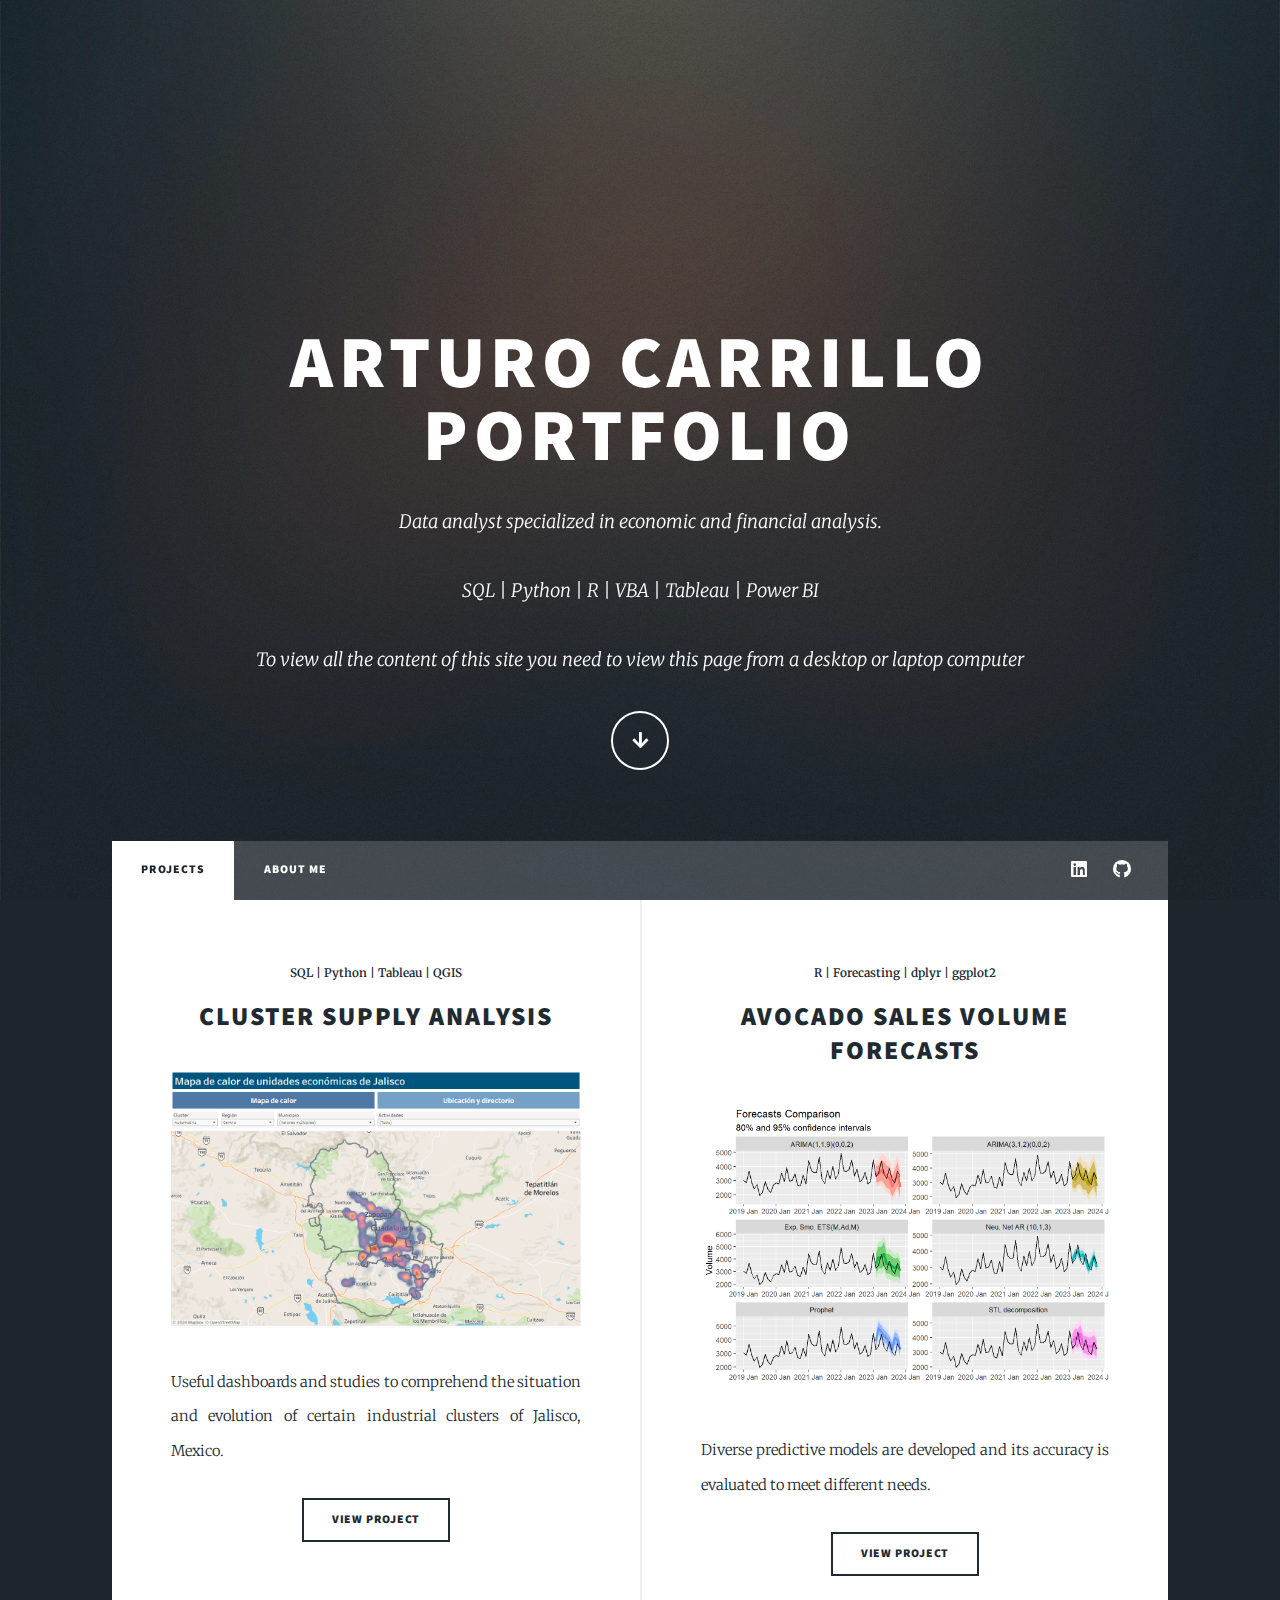
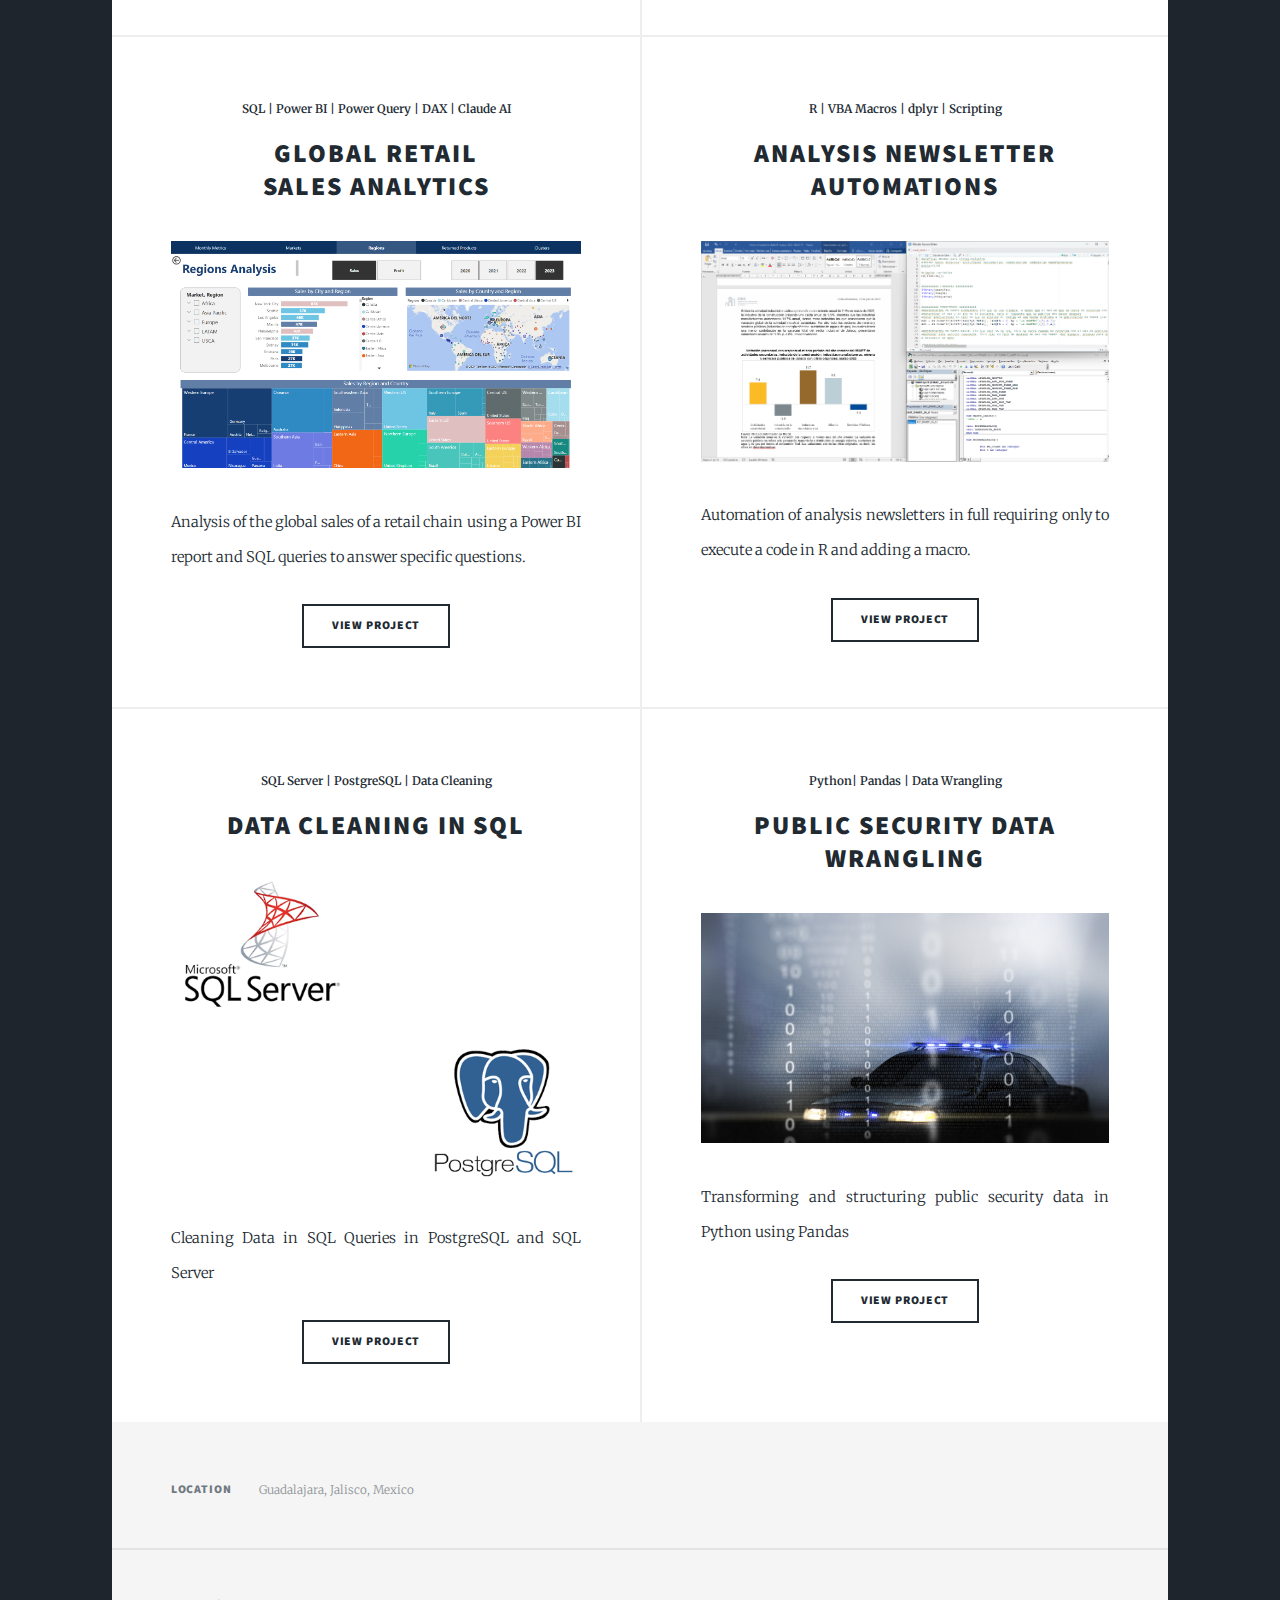
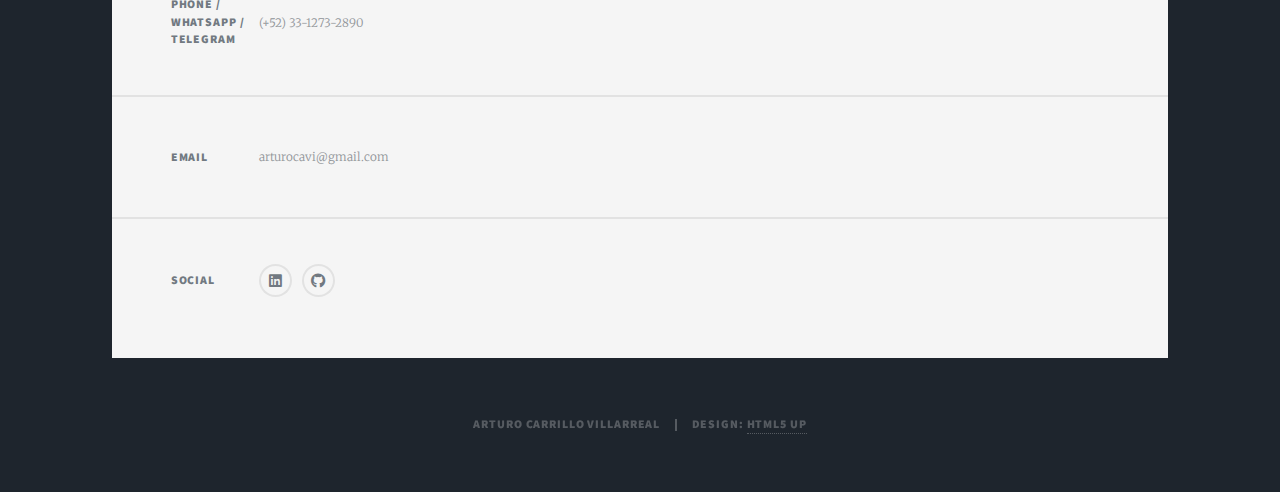
==== index.html @ b7def8e0 "first commit" ====
<!DOCTYPE HTML>
<!--
	Portafolio V1
	01/08/2024
-->
<html>
	<head>
		<title>Arturo Carrillo's Portfolio</title>
		<meta charset="utf-8" />
		<meta name="viewport" content="width=device-width, initial-scale=1, user-scalable=no" />
		<link rel="stylesheet" href="assets/css/main.css" />
		<noscript><link rel="stylesheet" href="assets/css/noscript.css" /></noscript>
	</head>
	<body class="is-preload">

		<!-- Wrapper -->
			<div id="wrapper" class="fade-in">

				<!-- Intro -->
					<div id="intro">
						<h1>Arturo Carrillo<br />
						Portfolio</h1>
						<p>Data analyst specialized in economic and financial analysis.</p>
						<p>SQL | Python | R | VBA | Tableau | Power BI</p>
						<p>To view all the content of this site you need to view this page from a desktop or laptop computer</p>
						<ul class="actions">
							<li><a href="#header" class="button icon solid solo fa-arrow-down scrolly">Continue</a></li>
						</ul>
					</div>

				<!-- Header -->
					<header id="header">
						<a href="index.html" class="logo">Portfolio</a>
					</header>

				<!-- Nav -->
					<nav id="nav">
						<ul class="links">
							<li class="active"><a href="index.html">Projects</a></li>
							<li><a href="about.html">About me</a></li>
						</ul>
						<ul class="icons">
							<li><a href="https://www.linkedin.com/in/arturocv/" class="icon brands fa-linkedin"><span class="label">LinkedIn</span></a></li>
							<li><a href="https://github.com/arturocavi" class="icon brands fa-github"><span class="label">GitHub</span></a></li>
						</ul>
					</nav>

				<!-- Main -->
					<div id="main">

						<!-- Posts -->
							<section class="posts">
								<article>
									<header>
										<span class="date"><b>SQL | Python | Tableau | QGIS</b></span>
										<h2><a href="cluster_supply.html">Cluster Supply Analysis</a></h2>
									</header>
									<a href="cluster_supply.html" class="image fit"><img src="images/cluster_map.png" alt="Cluster map" /></a>
									<p>Useful dashboards and studies to comprehend the situation and evolution of certain industrial clusters of Jalisco, Mexico.</p>
									<ul class="actions special">
										<li><a href="cluster_supply.html" class="button">View Project</a></li>
									</ul>
								</article>
								<article>
									<header>
										<span class="date"><b>R | Forecasting | dplyr | ggplot2</b></span>
										<h2><a href="https://arturocavi.github.io/avocado_forecasts/" target="_blank">Avocado Sales Volume<br />
											Forecasts</a></h2>
									</header>
									<a href="https://arturocavi.github.io/avocado_forecasts/" class="image fit" target="_blank"><img src="images/forecasts.png" alt="Forecasting plots" /></a>
									<p>Diverse predictive models are developed and its accuracy is evaluated to meet different needs.</p>
									<ul class="actions special">
										<li><a href="https://arturocavi.github.io/avocado_forecasts/" class="button" target="_blank">View Project</a></li>
									</ul>
								</article>
								<article>
									<header>
										<span class="date"><b>SQL | Power BI | Power Query | DAX | Claude AI</b></span>
										<h2><a href="retail_sales.html">Global Retail<br />
											Sales Analytics</a></h2>
									</header>
									<a href="retail_sales.html" class="image fit"><img src="images/power_bi_reg.png" alt="Power BI report" /></a>
									<p>Analysis of the global sales of a retail chain using a Power BI report and SQL queries to answer specific questions.
									</p>
									<ul class="actions special">
										<li><a href="retail_sales.html" class="button">View Project</a></li>
									</ul>
								</article>
								<article>
									<header>
										<span class="date"><b>R | VBA Macros | dplyr | Scripting</b></span>
										<h2><a href="newsletter_automation.html">Analysis Newsletter Automations</a></h2>
									</header>
									<a href="newsletter_automation.html" class="image fit"><img src="images/autom_anl.png" alt="Automated newsletter" /></a>
									<p>Automation of analysis newsletters in full requiring only to execute a code in R and adding a macro.</p>
									<ul class="actions special">
										<li><a href="newsletter_automation.html" class="button">View Project</a></li>
									</ul>
								</article>
								<article>
									<header>
										<span class="date"><b>SQL Server | PostgreSQL | Data Cleaning</b></span>
										<h2><a href="https://github.com/arturocavi/cleaning_in_sql" target="_blank">Data Cleaning in SQL</a></h2>
									</header>
									<a href="https://github.com/arturocavi/cleaning_in_sql" class="image fit" target="_blank"><img src="images/sql_server_postgresql_logos.png" alt="SQL Server and PostgreSQL Logos" /></a>
									<p>Cleaning Data in SQL Queries in PostgreSQL and SQL Server</p>
									<ul class="actions special">
										<li><a href="https://github.com/arturocavi/cleaning_in_sql" class="button" target="_blank">View Project</a></li>
									</ul>
								</article>
								<article>
									<header>
										<span class="date"><b>Python| Pandas | Data Wrangling</b></span>
										<h2><a href="https://github.com/arturocavi/ensu_wrangling" target="_blank">Public Security Data Wrangling </a></h2>
									</header>
									<a href="https://github.com/arturocavi/ensu_wrangling" class="image fit" target="_blank"><img src="images/patrol_car_01.jpg" alt="SQL Server and PostgreSQL Logos" /></a>
									<p>Transforming and structuring public security data in Python using Pandas</p>
									<ul class="actions special">
										<li><a href="https://github.com/arturocavi/ensu_wrangling" class="button" target="_blank">View Project</a></li>
									</ul>
								</article>
							</section>

					</div>

				<!-- Footer -->
					<footer id="footer">
						<section class="split contact">
							<section class="alt">
								<h3>Location</h3>
								<p>Guadalajara, Jalisco, Mexico</p>
							</section>
							<section>
								<h3>Phone / WhatsApp / Telegram</h3>
								<p>(+52) 33-1273-2890</p>
							</section>
							<section>
								<h3>Email</h3>
								<p>arturocavi@gmail.com</p>
							</section>
							<section>
								<h3>Social</h3>
								<ul class="icons alt">
									<li><a href="https://www.linkedin.com/in/arturocv/" class="icon brands alt fa-linkedin"><span class="label">LinkedIn</span></a></li>
									<li><a href="https://github.com/arturocavi" class="icon brands alt fa-github"><span class="label">GitHub</span></a></li>
								</ul>
							</section>
						</section>
					</footer>

				<!-- Copyright -->
					<div id="copyright">
						<ul><li>Arturo Carrillo Villarreal</li><li>Design: <a href="https://html5up.net">HTML5 UP</a></li></ul>
					</div>

			</div>

		<!-- Scripts -->
			<script src="assets/js/jquery.min.js"></script>
			<script src="assets/js/jquery.scrollex.min.js"></script>
			<script src="assets/js/jquery.scrolly.min.js"></script>
			<script src="assets/js/browser.min.js"></script>
			<script src="assets/js/breakpoints.min.js"></script>
			<script src="assets/js/util.js"></script>
			<script src="assets/js/main.js"></script>

	</body>
</html>
---- assets/css/main.css ----
@import url(fontawesome-all.min.css);
@import url("https://fonts.googleapis.com/css?family=Merriweather:300,700,300italic,700italic|Source+Sans+Pro:900");

/*
	Massively by HTML5 UP
	html5up.net | @ajlkn
	Free for personal and commercial use under the CCA 3.0 license (html5up.net/license)
*/

html, body, div, span, applet, object,
iframe, h1, h2, h3, h4, h5, h6, p, blockquote,
pre, a, abbr, acronym, address, big, cite,
code, del, dfn, em, img, ins, kbd, q, s, samp,
small, strike, strong, sub, sup, tt, var, b,
u, i, center, dl, dt, dd, ol, ul, li, fieldset,
form, label, legend, table, caption, tbody,
tfoot, thead, tr, th, td, article, aside,
canvas, details, embed, figure, figcaption,
footer, header, hgroup, menu, nav, output, ruby,
section, summary, time, mark, audio, video {
	margin: 0;
	padding: 0;
	border: 0;
	font-size: 100%;
	font: inherit;
	vertical-align: baseline;}

article, aside, details, figcaption, figure,
footer, header, hgroup, menu, nav, section {
	display: block;}

body {
	line-height: 1;
}

ol, ul {
	list-style: none;
}

blockquote, q {
	quotes: none;
}

	blockquote:before, blockquote:after, q:before, q:after {
		content: '';
		content: none;
	}

table {
	border-collapse: collapse;
	border-spacing: 0;
}

body {
	-webkit-text-size-adjust: none;
}

mark {
	background-color: transparent;
	color: inherit;
}

input::-moz-focus-inner {
	border: 0;
	padding: 0;
}

input, select, textarea {
	-moz-appearance: none;
	-webkit-appearance: none;
	-ms-appearance: none;
	appearance: none;
}

/* Basic */

	@-ms-viewport {
		width: device-width;
	}

	body {
		-ms-overflow-style: scrollbar;
	}

	@media screen and (max-width: 480px) {

		html, body {
			min-width: 320px;
		}

	}

	html {
		box-sizing: border-box;
	}

	*, *:before, *:after {
		box-sizing: inherit;
	}

	body {
		background-color: #1e252d;
	}

		body.is-preload *, body.is-preload *:before, body.is-preload *:after {
			-moz-animation: none !important;
			-webkit-animation: none !important;
			-ms-animation: none !important;
			animation: none !important;
			-moz-transition: none !important;
			-webkit-transition: none !important;
			-ms-transition: none !important;
			transition: none !important;
		}

/* Type */

	html {
		font-size: 16pt;
	}

		@media screen and (max-width: 1680px) {

			html {
				font-size: 12pt;
			}

		}

		@media screen and (max-width: 1280px) {

			html {
				font-size: 11pt;
			}

		}

		@media screen and (max-width: 360px) {

			html {
				font-size: 10pt;
			}

		}

	body {
		color: #212931;
	}

	body, input, select, textarea {
		font-family: "Merriweather", Georgia, serif;
		font-weight: 300;
		font-size: 1rem;
		line-height: 2.375;
	}

	a {
		-moz-transition: color 0.2s ease-in-out, background-color 0.2s ease-in-out, border-color 0.2s ease-in-out, box-shadow 0.2s ease-in-out;
		-webkit-transition: color 0.2s ease-in-out, background-color 0.2s ease-in-out, border-color 0.2s ease-in-out, box-shadow 0.2s ease-in-out;
		-ms-transition: color 0.2s ease-in-out, background-color 0.2s ease-in-out, border-color 0.2s ease-in-out, box-shadow 0.2s ease-in-out;
		transition: color 0.2s ease-in-out, background-color 0.2s ease-in-out, border-color 0.2s ease-in-out, box-shadow 0.2s ease-in-out;
		border-bottom: dotted 1px;
		text-decoration: none;
	}

		a:hover {
			border-bottom-color: transparent;
		}

	strong, b {
		font-weight: 600;
	}

	em, i {
		font-style: italic;
	}

	p {
		text-align: justify;
		margin: 0 0 2rem 0;
	}

	h1, h2, h3, h4, h5, h6 {
		font-family: "Source Sans Pro", Helvetica, sans-serif;
		font-weight: 900;
		line-height: 1.5;
		letter-spacing: 0.075em;
		text-transform: uppercase;
		margin: 0 0 1rem 0;
	}

		h1 a, h2 a, h3 a, h4 a, h5 a, h6 a {
			border-bottom: 0;
			color: inherit;
			text-decoration: none;
		}

	h1 {
		font-size: 4rem;
		line-height: 1.1;
		margin: 0 0 2rem 0;
	}

	h2 {
		font-size: 1.75rem;
		line-height: 1.3;
		margin: 0 0 1.5rem 0;
	}

	h3 {
		font-size: 1.25rem;
		margin: 0 0 1.5rem 0;
	}

	h4 {
		font-size: 1rem;
	}

	h5 {
		font-size: 0.9rem;
	}

	h6 {
		font-size: 0.8rem;
	}

	sub {
		font-size: 0.8rem;
		position: relative;
		top: 0.5rem;
	}

	sup {
		font-size: 0.8rem;
		position: relative;
		top: -0.5rem;
	}

	blockquote {
		border-left: solid 4px;
		font-style: italic;
		margin: 0 0 2rem 0;
		padding: 0.5rem 0 0.5rem 2rem;
	}

	code {
		border: solid 2px;
		font-family: "Courier New", monospace;
		font-size: 0.9rem;
		margin: 0 0.25rem;
		padding: 0.25rem 0.65rem;
	}

	pre {
		-webkit-overflow-scrolling: touch;
		font-family: "Courier New", monospace;
		font-size: 0.9rem;
		margin: 0 0 2rem 0;
	}

		pre code {
			display: block;
			line-height: 1.75;
			padding: 1rem 1.5rem;
			overflow-x: auto;
		}

	hr {
		border: 0;
		border-bottom: solid 2px;
		margin: 3rem 0;
	}

		hr.major {
			margin: 5rem 0;
		}

	.align-left {
		text-align: left;
	}

	.align-center {
		text-align: center;
	}

	.align-right {
		text-align: right;
	}

	input, select, textarea {
		color: #212931;
	}

	a {
		color: #212931;
		border-bottom-color: rgba(33, 41, 49, 0.5);
	}

		a:hover {
			border-bottom-color: transparent;
			color: #18bfef !important;
		}

	strong, b {
		color: #212931;
	}

	h1, h2, h3, h4, h5, h6 {
		color: #212931;
	}

	blockquote {
		border-left-color: #eeeeee;
	}

	code {
		background: rgba(220, 220, 220, 0.25);
		border-color: #eeeeee;
	}

	hr {
		border-bottom-color: #eeeeee;
	}

/* Row */

	.row {
		display: flex;
		flex-wrap: wrap;
		box-sizing: border-box;
		align-items: stretch;
	}

		.row > * {
			box-sizing: border-box;
		}

		.row.gtr-uniform > * > :last-child {
			margin-bottom: 0;
		}

		.row.aln-left {
			justify-content: flex-start;
		}

		.row.aln-center {
			justify-content: center;
		}

		.row.aln-right {
			justify-content: flex-end;
		}

		.row.aln-top {
			align-items: flex-start;
		}

		.row.aln-middle {
			align-items: center;
		}

		.row.aln-bottom {
			align-items: flex-end;
		}

		.row > .imp {
			order: -1;
		}

		.row > .col-1 {
			width: 8.33333%;
		}

		.row > .off-1 {
			margin-left: 8.33333%;
		}

		.row > .col-2 {
			width: 16.66667%;
		}

		.row > .off-2 {
			margin-left: 16.66667%;
		}

		.row > .col-3 {
			width: 25%;
		}

		.row > .off-3 {
			margin-left: 25%;
		}

		.row > .col-4 {
			width: 33.33333%;
		}

		.row > .off-4 {
			margin-left: 33.33333%;
		}

		.row > .col-5 {
			width: 41.66667%;
		}

		.row > .off-5 {
			margin-left: 41.66667%;
		}

		.row > .col-6 {
			width: 50%;
		}

		.row > .off-6 {
			margin-left: 50%;
		}

		.row > .col-7 {
			width: 58.33333%;
		}

		.row > .off-7 {
			margin-left: 58.33333%;
		}

		.row > .col-8 {
			width: 66.66667%;
		}

		.row > .off-8 {
			margin-left: 66.66667%;
		}

		.row > .col-9 {
			width: 75%;
		}

		.row > .off-9 {
			margin-left: 75%;
		}

		.row > .col-10 {
			width: 83.33333%;
		}

		.row > .off-10 {
			margin-left: 83.33333%;
		}

		.row > .col-11 {
			width: 91.66667%;
		}

		.row > .off-11 {
			margin-left: 91.66667%;
		}

		.row > .col-12 {
			width: 100%;
		}

		.row > .off-12 {
			margin-left: 100%;
		}

		.row.gtr-0 {
			margin-top: 0;
			margin-left: 0rem;
		}

			.row.gtr-0 > * {
				padding: 0 0 0 0rem;
			}

			.row.gtr-0.gtr-uniform {
				margin-top: 0rem;
			}

				.row.gtr-0.gtr-uniform > * {
					padding-top: 0rem;
				}

		.row.gtr-25 {
			margin-top: 0;
			margin-left: -0.375rem;
		}

			.row.gtr-25 > * {
				padding: 0 0 0 0.375rem;
			}

			.row.gtr-25.gtr-uniform {
				margin-top: -0.375rem;
			}

				.row.gtr-25.gtr-uniform > * {
					padding-top: 0.375rem;
				}

		.row.gtr-50 {
			margin-top: 0;
			margin-left: -0.75rem;
		}

			.row.gtr-50 > * {
				padding: 0 0 0 0.75rem;
			}

			.row.gtr-50.gtr-uniform {
				margin-top: -0.75rem;
			}

				.row.gtr-50.gtr-uniform > * {
					padding-top: 0.75rem;
				}

		.row {
			margin-top: 0;
			margin-left: -1.5rem;
		}

			.row > * {
				padding: 0 0 0 1.5rem;
			}

			.row.gtr-uniform {
				margin-top: -1.5rem;
			}

				.row.gtr-uniform > * {
					padding-top: 1.5rem;
				}

		.row.gtr-150 {
			margin-top: 0;
			margin-left: -2.25rem;
		}

			.row.gtr-150 > * {
				padding: 0 0 0 2.25rem;
			}

			.row.gtr-150.gtr-uniform {
				margin-top: -2.25rem;
			}

				.row.gtr-150.gtr-uniform > * {
					padding-top: 2.25rem;
				}

		.row.gtr-200 {
			margin-top: 0;
			margin-left: -3rem;
		}

			.row.gtr-200 > * {
				padding: 0 0 0 3rem;
			}

			.row.gtr-200.gtr-uniform {
				margin-top: -3rem;
			}

				.row.gtr-200.gtr-uniform > * {
					padding-top: 3rem;
				}

		@media screen and (max-width: 1680px) {

			.row {
				display: flex;
				flex-wrap: wrap;
				box-sizing: border-box;
				align-items: stretch;
			}

				.row > * {
					box-sizing: border-box;
				}

				.row.gtr-uniform > * > :last-child {
					margin-bottom: 0;
				}

				.row.aln-left {
					justify-content: flex-start;
				}

				.row.aln-center {
					justify-content: center;
				}

				.row.aln-right {
					justify-content: flex-end;
				}

				.row.aln-top {
					align-items: flex-start;
				}

				.row.aln-middle {
					align-items: center;
				}

				.row.aln-bottom {
					align-items: flex-end;
				}

				.row > .imp-xlarge {
					order: -1;
				}

				.row > .col-1-xlarge {
					width: 8.33333%;
				}

				.row > .off-1-xlarge {
					margin-left: 8.33333%;
				}

				.row > .col-2-xlarge {
					width: 16.66667%;
				}

				.row > .off-2-xlarge {
					margin-left: 16.66667%;
				}

				.row > .col-3-xlarge {
					width: 25%;
				}

				.row > .off-3-xlarge {
					margin-left: 25%;
				}

				.row > .col-4-xlarge {
					width: 33.33333%;
				}

				.row > .off-4-xlarge {
					margin-left: 33.33333%;
				}

				.row > .col-5-xlarge {
					width: 41.66667%;
				}

				.row > .off-5-xlarge {
					margin-left: 41.66667%;
				}

				.row > .col-6-xlarge {
					width: 50%;
				}

				.row > .off-6-xlarge {
					margin-left: 50%;
				}

				.row > .col-7-xlarge {
					width: 58.33333%;
				}

				.row > .off-7-xlarge {
					margin-left: 58.33333%;
				}

				.row > .col-8-xlarge {
					width: 66.66667%;
				}

				.row > .off-8-xlarge {
					margin-left: 66.66667%;
				}

				.row > .col-9-xlarge {
					width: 75%;
				}

				.row > .off-9-xlarge {
					margin-left: 75%;
				}

				.row > .col-10-xlarge {
					width: 83.33333%;
				}

				.row > .off-10-xlarge {
					margin-left: 83.33333%;
				}

				.row > .col-11-xlarge {
					width: 91.66667%;
				}

				.row > .off-11-xlarge {
					margin-left: 91.66667%;
				}

				.row > .col-12-xlarge {
					width: 100%;
				}

				.row > .off-12-xlarge {
					margin-left: 100%;
				}

				.row.gtr-0 {
					margin-top: 0;
					margin-left: 0rem;
				}

					.row.gtr-0 > * {
						padding: 0 0 0 0rem;
					}

					.row.gtr-0.gtr-uniform {
						margin-top: 0rem;
					}

						.row.gtr-0.gtr-uniform > * {
							padding-top: 0rem;
						}

				.row.gtr-25 {
					margin-top: 0;
					margin-left: -0.375rem;
				}

					.row.gtr-25 > * {
						padding: 0 0 0 0.375rem;
					}

					.row.gtr-25.gtr-uniform {
						margin-top: -0.375rem;
					}

						.row.gtr-25.gtr-uniform > * {
							padding-top: 0.375rem;
						}

				.row.gtr-50 {
					margin-top: 0;
					margin-left: -0.75rem;
				}

					.row.gtr-50 > * {
						padding: 0 0 0 0.75rem;
					}

					.row.gtr-50.gtr-uniform {
						margin-top: -0.75rem;
					}

						.row.gtr-50.gtr-uniform > * {
							padding-top: 0.75rem;
						}

				.row {
					margin-top: 0;
					margin-left: -1.5rem;
				}

					.row > * {
						padding: 0 0 0 1.5rem;
					}

					.row.gtr-uniform {
						margin-top: -1.5rem;
					}

						.row.gtr-uniform > * {
							padding-top: 1.5rem;
						}

				.row.gtr-150 {
					margin-top: 0;
					margin-left: -2.25rem;
				}

					.row.gtr-150 > * {
						padding: 0 0 0 2.25rem;
					}

					.row.gtr-150.gtr-uniform {
						margin-top: -2.25rem;
					}

						.row.gtr-150.gtr-uniform > * {
							padding-top: 2.25rem;
						}

				.row.gtr-200 {
					margin-top: 0;
					margin-left: -3rem;
				}

					.row.gtr-200 > * {
						padding: 0 0 0 3rem;
					}

					.row.gtr-200.gtr-uniform {
						margin-top: -3rem;
					}

						.row.gtr-200.gtr-uniform > * {
							padding-top: 3rem;
						}

		}

		@media screen and (max-width: 1280px) {

			.row {
				display: flex;
				flex-wrap: wrap;
				box-sizing: border-box;
				align-items: stretch;
			}

				.row > * {
					box-sizing: border-box;
				}

				.row.gtr-uniform > * > :last-child {
					margin-bottom: 0;
				}

				.row.aln-left {
					justify-content: flex-start;
				}

				.row.aln-center {
					justify-content: center;
				}

				.row.aln-right {
					justify-content: flex-end;
				}

				.row.aln-top {
					align-items: flex-start;
				}

				.row.aln-middle {
					align-items: center;
				}

				.row.aln-bottom {
					align-items: flex-end;
				}

				.row > .imp-large {
					order: -1;
				}

				.row > .col-1-large {
					width: 8.33333%;
				}

				.row > .off-1-large {
					margin-left: 8.33333%;
				}

				.row > .col-2-large {
					width: 16.66667%;
				}

				.row > .off-2-large {
					margin-left: 16.66667%;
				}

				.row > .col-3-large {
					width: 25%;
				}

				.row > .off-3-large {
					margin-left: 25%;
				}

				.row > .col-4-large {
					width: 33.33333%;
				}

				.row > .off-4-large {
					margin-left: 33.33333%;
				}

				.row > .col-5-large {
					width: 41.66667%;
				}

				.row > .off-5-large {
					margin-left: 41.66667%;
				}

				.row > .col-6-large {
					width: 50%;
				}

				.row > .off-6-large {
					margin-left: 50%;
				}

				.row > .col-7-large {
					width: 58.33333%;
				}

				.row > .off-7-large {
					margin-left: 58.33333%;
				}

				.row > .col-8-large {
					width: 66.66667%;
				}

				.row > .off-8-large {
					margin-left: 66.66667%;
				}

				.row > .col-9-large {
					width: 75%;
				}

				.row > .off-9-large {
					margin-left: 75%;
				}

				.row > .col-10-large {
					width: 83.33333%;
				}

				.row > .off-10-large {
					margin-left: 83.33333%;
				}

				.row > .col-11-large {
					width: 91.66667%;
				}

				.row > .off-11-large {
					margin-left: 91.66667%;
				}

				.row > .col-12-large {
					width: 100%;
				}

				.row > .off-12-large {
					margin-left: 100%;
				}

				.row.gtr-0 {
					margin-top: 0;
					margin-left: 0rem;
				}

					.row.gtr-0 > * {
						padding: 0 0 0 0rem;
					}

					.row.gtr-0.gtr-uniform {
						margin-top: 0rem;
					}

						.row.gtr-0.gtr-uniform > * {
							padding-top: 0rem;
						}

				.row.gtr-25 {
					margin-top: 0;
					margin-left: -0.375rem;
				}

					.row.gtr-25 > * {
						padding: 0 0 0 0.375rem;
					}

					.row.gtr-25.gtr-uniform {
						margin-top: -0.375rem;
					}

						.row.gtr-25.gtr-uniform > * {
							padding-top: 0.375rem;
						}

				.row.gtr-50 {
					margin-top: 0;
					margin-left: -0.75rem;
				}

					.row.gtr-50 > * {
						padding: 0 0 0 0.75rem;
					}

					.row.gtr-50.gtr-uniform {
						margin-top: -0.75rem;
					}

						.row.gtr-50.gtr-uniform > * {
							padding-top: 0.75rem;
						}

				.row {
					margin-top: 0;
					margin-left: -1.5rem;
				}

					.row > * {
						padding: 0 0 0 1.5rem;
					}

					.row.gtr-uniform {
						margin-top: -1.5rem;
					}

						.row.gtr-uniform > * {
							padding-top: 1.5rem;
						}

				.row.gtr-150 {
					margin-top: 0;
					margin-left: -2.25rem;
				}

					.row.gtr-150 > * {
						padding: 0 0 0 2.25rem;
					}

					.row.gtr-150.gtr-uniform {
						margin-top: -2.25rem;
					}

						.row.gtr-150.gtr-uniform > * {
							padding-top: 2.25rem;
						}

				.row.gtr-200 {
					margin-top: 0;
					margin-left: -3rem;
				}

					.row.gtr-200 > * {
						padding: 0 0 0 3rem;
					}

					.row.gtr-200.gtr-uniform {
						margin-top: -3rem;
					}

						.row.gtr-200.gtr-uniform > * {
							padding-top: 3rem;
						}

		}

		@media screen and (max-width: 980px) {

			.row {
				display: flex;
				flex-wrap: wrap;
				box-sizing: border-box;
				align-items: stretch;
			}

				.row > * {
					box-sizing: border-box;
				}

				.row.gtr-uniform > * > :last-child {
					margin-bottom: 0;
				}

				.row.aln-left {
					justify-content: flex-start;
				}

				.row.aln-center {
					justify-content: center;
				}

				.row.aln-right {
					justify-content: flex-end;
				}

				.row.aln-top {
					align-items: flex-start;
				}

				.row.aln-middle {
					align-items: center;
				}

				.row.aln-bottom {
					align-items: flex-end;
				}

				.row > .imp-medium {
					order: -1;
				}

				.row > .col-1-medium {
					width: 8.33333%;
				}

				.row > .off-1-medium {
					margin-left: 8.33333%;
				}

				.row > .col-2-medium {
					width: 16.66667%;
				}

				.row > .off-2-medium {
					margin-left: 16.66667%;
				}

				.row > .col-3-medium {
					width: 25%;
				}

				.row > .off-3-medium {
					margin-left: 25%;
				}

				.row > .col-4-medium {
					width: 33.33333%;
				}

				.row > .off-4-medium {
					margin-left: 33.33333%;
				}

				.row > .col-5-medium {
					width: 41.66667%;
				}

				.row > .off-5-medium {
					margin-left: 41.66667%;
				}

				.row > .col-6-medium {
					width: 50%;
				}

				.row > .off-6-medium {
					margin-left: 50%;
				}

				.row > .col-7-medium {
					width: 58.33333%;
				}

				.row > .off-7-medium {
					margin-left: 58.33333%;
				}

				.row > .col-8-medium {
					width: 66.66667%;
				}

				.row > .off-8-medium {
					margin-left: 66.66667%;
				}

				.row > .col-9-medium {
					width: 75%;
				}

				.row > .off-9-medium {
					margin-left: 75%;
				}

				.row > .col-10-medium {
					width: 83.33333%;
				}

				.row > .off-10-medium {
					margin-left: 83.33333%;
				}

				.row > .col-11-medium {
					width: 91.66667%;
				}

				.row > .off-11-medium {
					margin-left: 91.66667%;
				}

				.row > .col-12-medium {
					width: 100%;
				}

				.row > .off-12-medium {
					margin-left: 100%;
				}

				.row.gtr-0 {
					margin-top: 0;
					margin-left: 0rem;
				}

					.row.gtr-0 > * {
						padding: 0 0 0 0rem;
					}

					.row.gtr-0.gtr-uniform {
						margin-top: 0rem;
					}

						.row.gtr-0.gtr-uniform > * {
							padding-top: 0rem;
						}

				.row.gtr-25 {
					margin-top: 0;
					margin-left: -0.375rem;
				}

					.row.gtr-25 > * {
						padding: 0 0 0 0.375rem;
					}

					.row.gtr-25.gtr-uniform {
						margin-top: -0.375rem;
					}

						.row.gtr-25.gtr-uniform > * {
							padding-top: 0.375rem;
						}

				.row.gtr-50 {
					margin-top: 0;
					margin-left: -0.75rem;
				}

					.row.gtr-50 > * {
						padding: 0 0 0 0.75rem;
					}

					.row.gtr-50.gtr-uniform {
						margin-top: -0.75rem;
					}

						.row.gtr-50.gtr-uniform > * {
							padding-top: 0.75rem;
						}

				.row {
					margin-top: 0;
					margin-left: -1.5rem;
				}

					.row > * {
						padding: 0 0 0 1.5rem;
					}

					.row.gtr-uniform {
						margin-top: -1.5rem;
					}

						.row.gtr-uniform > * {
							padding-top: 1.5rem;
						}

				.row.gtr-150 {
					margin-top: 0;
					margin-left: -2.25rem;
				}

					.row.gtr-150 > * {
						padding: 0 0 0 2.25rem;
					}

					.row.gtr-150.gtr-uniform {
						margin-top: -2.25rem;
					}

						.row.gtr-150.gtr-uniform > * {
							padding-top: 2.25rem;
						}

				.row.gtr-200 {
					margin-top: 0;
					margin-left: -3rem;
				}

					.row.gtr-200 > * {
						padding: 0 0 0 3rem;
					}

					.row.gtr-200.gtr-uniform {
						margin-top: -3rem;
					}

						.row.gtr-200.gtr-uniform > * {
							padding-top: 3rem;
						}

		}

		@media screen and (max-width: 736px) {

			.row {
				display: flex;
				flex-wrap: wrap;
				box-sizing: border-box;
				align-items: stretch;
			}

				.row > * {
					box-sizing: border-box;
				}

				.row.gtr-uniform > * > :last-child {
					margin-bottom: 0;
				}

				.row.aln-left {
					justify-content: flex-start;
				}

				.row.aln-center {
					justify-content: center;
				}

				.row.aln-right {
					justify-content: flex-end;
				}

				.row.aln-top {
					align-items: flex-start;
				}

				.row.aln-middle {
					align-items: center;
				}

				.row.aln-bottom {
					align-items: flex-end;
				}

				.row > .imp-small {
					order: -1;
				}

				.row > .col-1-small {
					width: 8.33333%;
				}

				.row > .off-1-small {
					margin-left: 8.33333%;
				}

				.row > .col-2-small {
					width: 16.66667%;
				}

				.row > .off-2-small {
					margin-left: 16.66667%;
				}

				.row > .col-3-small {
					width: 25%;
				}

				.row > .off-3-small {
					margin-left: 25%;
				}

				.row > .col-4-small {
					width: 33.33333%;
				}

				.row > .off-4-small {
					margin-left: 33.33333%;
				}

				.row > .col-5-small {
					width: 41.66667%;
				}

				.row > .off-5-small {
					margin-left: 41.66667%;
				}

				.row > .col-6-small {
					width: 50%;
				}

				.row > .off-6-small {
					margin-left: 50%;
				}

				.row > .col-7-small {
					width: 58.33333%;
				}

				.row > .off-7-small {
					margin-left: 58.33333%;
				}

				.row > .col-8-small {
					width: 66.66667%;
				}

				.row > .off-8-small {
					margin-left: 66.66667%;
				}

				.row > .col-9-small {
					width: 75%;
				}

				.row > .off-9-small {
					margin-left: 75%;
				}

				.row > .col-10-small {
					width: 83.33333%;
				}

				.row > .off-10-small {
					margin-left: 83.33333%;
				}

				.row > .col-11-small {
					width: 91.66667%;
				}

				.row > .off-11-small {
					margin-left: 91.66667%;
				}

				.row > .col-12-small {
					width: 100%;
				}

				.row > .off-12-small {
					margin-left: 100%;
				}

				.row.gtr-0 {
					margin-top: 0;
					margin-left: 0rem;
				}

					.row.gtr-0 > * {
						padding: 0 0 0 0rem;
					}

					.row.gtr-0.gtr-uniform {
						margin-top: 0rem;
					}

						.row.gtr-0.gtr-uniform > * {
							padding-top: 0rem;
						}

				.row.gtr-25 {
					margin-top: 0;
					margin-left: -0.375rem;
				}

					.row.gtr-25 > * {
						padding: 0 0 0 0.375rem;
					}

					.row.gtr-25.gtr-uniform {
						margin-top: -0.375rem;
					}

						.row.gtr-25.gtr-uniform > * {
							padding-top: 0.375rem;
						}

				.row.gtr-50 {
					margin-top: 0;
					margin-left: -0.75rem;
				}

					.row.gtr-50 > * {
						padding: 0 0 0 0.75rem;
					}

					.row.gtr-50.gtr-uniform {
						margin-top: -0.75rem;
					}

						.row.gtr-50.gtr-uniform > * {
							padding-top: 0.75rem;
						}

				.row {
					margin-top: 0;
					margin-left: -1.5rem;
				}

					.row > * {
						padding: 0 0 0 1.5rem;
					}

					.row.gtr-uniform {
						margin-top: -1.5rem;
					}

						.row.gtr-uniform > * {
							padding-top: 1.5rem;
						}

				.row.gtr-150 {
					margin-top: 0;
					margin-left: -2.25rem;
				}

					.row.gtr-150 > * {
						padding: 0 0 0 2.25rem;
					}

					.row.gtr-150.gtr-uniform {
						margin-top: -2.25rem;
					}

						.row.gtr-150.gtr-uniform > * {
							padding-top: 2.25rem;
						}

				.row.gtr-200 {
					margin-top: 0;
					margin-left: -3rem;
				}

					.row.gtr-200 > * {
						padding: 0 0 0 3rem;
					}

					.row.gtr-200.gtr-uniform {
						margin-top: -3rem;
					}

						.row.gtr-200.gtr-uniform > * {
							padding-top: 3rem;
						}

		}

		@media screen and (max-width: 480px) {

			.row {
				display: flex;
				flex-wrap: wrap;
				box-sizing: border-box;
				align-items: stretch;
			}

				.row > * {
					box-sizing: border-box;
				}

				.row.gtr-uniform > * > :last-child {
					margin-bottom: 0;
				}

				.row.aln-left {
					justify-content: flex-start;
				}

				.row.aln-center {
					justify-content: center;
				}

				.row.aln-right {
					justify-content: flex-end;
				}

				.row.aln-top {
					align-items: flex-start;
				}

				.row.aln-middle {
					align-items: center;
				}

				.row.aln-bottom {
					align-items: flex-end;
				}

				.row > .imp-xsmall {
					order: -1;
				}

				.row > .col-1-xsmall {
					width: 8.33333%;
				}

				.row > .off-1-xsmall {
					margin-left: 8.33333%;
				}

				.row > .col-2-xsmall {
					width: 16.66667%;
				}

				.row > .off-2-xsmall {
					margin-left: 16.66667%;
				}

				.row > .col-3-xsmall {
					width: 25%;
				}

				.row > .off-3-xsmall {
					margin-left: 25%;
				}

				.row > .col-4-xsmall {
					width: 33.33333%;
				}

				.row > .off-4-xsmall {
					margin-left: 33.33333%;
				}

				.row > .col-5-xsmall {
					width: 41.66667%;
				}

				.row > .off-5-xsmall {
					margin-left: 41.66667%;
				}

				.row > .col-6-xsmall {
					width: 50%;
				}

				.row > .off-6-xsmall {
					margin-left: 50%;
				}

				.row > .col-7-xsmall {
					width: 58.33333%;
				}

				.row > .off-7-xsmall {
					margin-left: 58.33333%;
				}

				.row > .col-8-xsmall {
					width: 66.66667%;
				}

				.row > .off-8-xsmall {
					margin-left: 66.66667%;
				}

				.row > .col-9-xsmall {
					width: 75%;
				}

				.row > .off-9-xsmall {
					margin-left: 75%;
				}

				.row > .col-10-xsmall {
					width: 83.33333%;
				}

				.row > .off-10-xsmall {
					margin-left: 83.33333%;
				}

				.row > .col-11-xsmall {
					width: 91.66667%;
				}

				.row > .off-11-xsmall {
					margin-left: 91.66667%;
				}

				.row > .col-12-xsmall {
					width: 100%;
				}

				.row > .off-12-xsmall {
					margin-left: 100%;
				}

				.row.gtr-0 {
					margin-top: 0;
					margin-left: 0rem;
				}

					.row.gtr-0 > * {
						padding: 0 0 0 0rem;
					}

					.row.gtr-0.gtr-uniform {
						margin-top: 0rem;
					}

						.row.gtr-0.gtr-uniform > * {
							padding-top: 0rem;
						}

				.row.gtr-25 {
					margin-top: 0;
					margin-left: -0.375rem;
				}

					.row.gtr-25 > * {
						padding: 0 0 0 0.375rem;
					}

					.row.gtr-25.gtr-uniform {
						margin-top: -0.375rem;
					}

						.row.gtr-25.gtr-uniform > * {
							padding-top: 0.375rem;
						}

				.row.gtr-50 {
					margin-top: 0;
					margin-left: -0.75rem;
				}

					.row.gtr-50 > * {
						padding: 0 0 0 0.75rem;
					}

					.row.gtr-50.gtr-uniform {
						margin-top: -0.75rem;
					}

						.row.gtr-50.gtr-uniform > * {
							padding-top: 0.75rem;
						}

				.row {
					margin-top: 0;
					margin-left: -1.5rem;
				}

					.row > * {
						padding: 0 0 0 1.5rem;
					}

					.row.gtr-uniform {
						margin-top: -1.5rem;
					}

						.row.gtr-uniform > * {
							padding-top: 1.5rem;
						}

				.row.gtr-150 {
					margin-top: 0;
					margin-left: -2.25rem;
				}

					.row.gtr-150 > * {
						padding: 0 0 0 2.25rem;
					}

					.row.gtr-150.gtr-uniform {
						margin-top: -2.25rem;
					}

						.row.gtr-150.gtr-uniform > * {
							padding-top: 2.25rem;
						}

				.row.gtr-200 {
					margin-top: 0;
					margin-left: -3rem;
				}

					.row.gtr-200 > * {
						padding: 0 0 0 3rem;
					}

					.row.gtr-200.gtr-uniform {
						margin-top: -3rem;
					}

						.row.gtr-200.gtr-uniform > * {
							padding-top: 3rem;
						}

		}

		@media screen and (max-width: 360px) {

			.row {
				display: flex;
				flex-wrap: wrap;
				box-sizing: border-box;
				align-items: stretch;
			}

				.row > * {
					box-sizing: border-box;
				}

				.row.gtr-uniform > * > :last-child {
					margin-bottom: 0;
				}

				.row.aln-left {
					justify-content: flex-start;
				}

				.row.aln-center {
					justify-content: center;
				}

				.row.aln-right {
					justify-content: flex-end;
				}

				.row.aln-top {
					align-items: flex-start;
				}

				.row.aln-middle {
					align-items: center;
				}

				.row.aln-bottom {
					align-items: flex-end;
				}

				.row > .imp-xxsmall {
					order: -1;
				}

				.row > .col-1-xxsmall {
					width: 8.33333%;
				}

				.row > .off-1-xxsmall {
					margin-left: 8.33333%;
				}

				.row > .col-2-xxsmall {
					width: 16.66667%;
				}

				.row > .off-2-xxsmall {
					margin-left: 16.66667%;
				}

				.row > .col-3-xxsmall {
					width: 25%;
				}

				.row > .off-3-xxsmall {
					margin-left: 25%;
				}

				.row > .col-4-xxsmall {
					width: 33.33333%;
				}

				.row > .off-4-xxsmall {
					margin-left: 33.33333%;
				}

				.row > .col-5-xxsmall {
					width: 41.66667%;
				}

				.row > .off-5-xxsmall {
					margin-left: 41.66667%;
				}

				.row > .col-6-xxsmall {
					width: 50%;
				}

				.row > .off-6-xxsmall {
					margin-left: 50%;
				}

				.row > .col-7-xxsmall {
					width: 58.33333%;
				}

				.row > .off-7-xxsmall {
					margin-left: 58.33333%;
				}

				.row > .col-8-xxsmall {
					width: 66.66667%;
				}

				.row > .off-8-xxsmall {
					margin-left: 66.66667%;
				}

				.row > .col-9-xxsmall {
					width: 75%;
				}

				.row > .off-9-xxsmall {
					margin-left: 75%;
				}

				.row > .col-10-xxsmall {
					width: 83.33333%;
				}

				.row > .off-10-xxsmall {
					margin-left: 83.33333%;
				}

				.row > .col-11-xxsmall {
					width: 91.66667%;
				}

				.row > .off-11-xxsmall {
					margin-left: 91.66667%;
				}

				.row > .col-12-xxsmall {
					width: 100%;
				}

				.row > .off-12-xxsmall {
					margin-left: 100%;
				}

				.row.gtr-0 {
					margin-top: 0;
					margin-left: 0rem;
				}

					.row.gtr-0 > * {
						padding: 0 0 0 0rem;
					}

					.row.gtr-0.gtr-uniform {
						margin-top: 0rem;
					}

						.row.gtr-0.gtr-uniform > * {
							padding-top: 0rem;
						}

				.row.gtr-25 {
					margin-top: 0;
					margin-left: -0.375rem;
				}

					.row.gtr-25 > * {
						padding: 0 0 0 0.375rem;
					}

					.row.gtr-25.gtr-uniform {
						margin-top: -0.375rem;
					}

						.row.gtr-25.gtr-uniform > * {
							padding-top: 0.375rem;
						}

				.row.gtr-50 {
					margin-top: 0;
					margin-left: -0.75rem;
				}

					.row.gtr-50 > * {
						padding: 0 0 0 0.75rem;
					}

					.row.gtr-50.gtr-uniform {
						margin-top: -0.75rem;
					}

						.row.gtr-50.gtr-uniform > * {
							padding-top: 0.75rem;
						}

				.row {
					margin-top: 0;
					margin-left: -1.5rem;
				}

					.row > * {
						padding: 0 0 0 1.5rem;
					}

					.row.gtr-uniform {
						margin-top: -1.5rem;
					}

						.row.gtr-uniform > * {
							padding-top: 1.5rem;
						}

				.row.gtr-150 {
					margin-top: 0;
					margin-left: -2.25rem;
				}

					.row.gtr-150 > * {
						padding: 0 0 0 2.25rem;
					}

					.row.gtr-150.gtr-uniform {
						margin-top: -2.25rem;
					}

						.row.gtr-150.gtr-uniform > * {
							padding-top: 2.25rem;
						}

				.row.gtr-200 {
					margin-top: 0;
					margin-left: -3rem;
				}

					.row.gtr-200 > * {
						padding: 0 0 0 3rem;
					}

					.row.gtr-200.gtr-uniform {
						margin-top: -3rem;
					}

						.row.gtr-200.gtr-uniform > * {
							padding-top: 3rem;
						}

		}

/* Box */

	.box {
		border: solid 2px;
		margin-bottom: 2rem;
		padding: 1.5rem;
	}

		.box > :last-child,
		.box > :last-child > :last-child,
		.box > :last-child > :last-child > :last-child {
			margin-bottom: 0;
		}

		.box.alt {
			border: 0;
			border-radius: 0;
			padding: 0;
		}

	.box {
		border-color: #eeeeee;
	}

/* Button */

	input[type="submit"],
	input[type="reset"],
	input[type="button"],
	button,
	.button {
		-moz-appearance: none;
		-webkit-appearance: none;
		-ms-appearance: none;
		appearance: none;
		-moz-transition: background-color 0.2s ease-in-out, box-shadow 0.2s ease-in-out, color 0.2s ease-in-out;
		-webkit-transition: background-color 0.2s ease-in-out, box-shadow 0.2s ease-in-out, color 0.2s ease-in-out;
		-ms-transition: background-color 0.2s ease-in-out, box-shadow 0.2s ease-in-out, color 0.2s ease-in-out;
		transition: background-color 0.2s ease-in-out, box-shadow 0.2s ease-in-out, color 0.2s ease-in-out;
		border: 0;
		border-radius: 0;
		cursor: pointer;
		display: inline-block;
		font-family: "Source Sans Pro", Helvetica, sans-serif;
		font-size: 0.8rem;
		font-weight: 900;
		letter-spacing: 0.075em;
		height: 3rem;
		line-height: 3rem;
		padding: 0 2rem;
		text-align: center;
		text-decoration: none;
		text-transform: uppercase;
		white-space: nowrap;
	}

		input[type="submit"].icon:before,
		input[type="reset"].icon:before,
		input[type="button"].icon:before,
		button.icon:before,
		.button.icon:before {
			margin-right: 0.5rem;
		}

		input[type="submit"].icon.solo,
		input[type="reset"].icon.solo,
		input[type="button"].icon.solo,
		button.icon.solo,
		.button.icon.solo {
			position: relative;
			width: 4rem;
			height: 4rem;
			line-height: 4rem;
			border-radius: 4rem;
			text-indent: 4rem;
			overflow: hidden;
			padding: 0;
			white-space: nowrap;
		}

			input[type="submit"].icon.solo:before,
			input[type="reset"].icon.solo:before,
			input[type="button"].icon.solo:before,
			button.icon.solo:before,
			.button.icon.solo:before {
				position: absolute;
				display: block;
				top: 0;
				left: 0;
				width: inherit;
				height: inherit;
				line-height: inherit;
				font-size: 1.25rem;
				margin-right: 0;
				text-align: center;
				text-indent: 0;
			}

		input[type="submit"].fit,
		input[type="reset"].fit,
		input[type="button"].fit,
		button.fit,
		.button.fit {
			width: 100%;
		}

		input[type="submit"].small,
		input[type="reset"].small,
		input[type="button"].small,
		button.small,
		.button.small {
			font-size: 0.7rem;
			height: 2.5rem;
			line-height: 2.5rem;
			padding: 0 1.5rem;
		}

		input[type="submit"].large,
		input[type="reset"].large,
		input[type="button"].large,
		button.large,
		.button.large {
			font-size: 0.9rem;
			height: 3.5rem;
			line-height: 3.5rem;
			padding: 0 2.75rem;
		}

		@media screen and (max-width: 980px) {

			input[type="submit"],
			input[type="reset"],
			input[type="button"],
			button,
			.button {
				font-size: 0.9rem;
				height: 3.25rem;
				line-height: 3.25rem;
			}

				input[type="submit"].large,
				input[type="reset"].large,
				input[type="button"].large,
				button.large,
				.button.large {
					font-size: 1rem;
					height: 3.75rem;
					line-height: 3.75rem;
				}

		}

		input[type="submit"].disabled, input[type="submit"]:disabled,
		input[type="reset"].disabled,
		input[type="reset"]:disabled,
		input[type="button"].disabled,
		input[type="button"]:disabled,
		button.disabled,
		button:disabled,
		.button.disabled,
		.button:disabled {
			pointer-events: none;
			opacity: 0.25;
		}

	input[type="submit"],
	input[type="reset"],
	input[type="button"],
	button,
	.button {
		background-color: transparent;
		box-shadow: inset 0 0 0 2px #212931;
		color: #212931 !important;
	}

		input[type="submit"]:hover,
		input[type="reset"]:hover,
		input[type="button"]:hover,
		button:hover,
		.button:hover {
			box-shadow: inset 0 0 0 2px #18bfef;
			color: #18bfef !important;
		}

		input[type="submit"].primary,
		input[type="reset"].primary,
		input[type="button"].primary,
		button.primary,
		.button.primary {
			background-color: #212931;
			box-shadow: none;
			color: #ffffff !important;
		}

			input[type="submit"].primary:hover,
			input[type="reset"].primary:hover,
			input[type="button"].primary:hover,
			button.primary:hover,
			.button.primary:hover {
				background-color: #18bfef;
			}

/* Form */

	form {
		margin: 0 0 2rem 0;
	}

		form > :last-child {
			margin-bottom: 0;
		}

		form > .fields {
			display: -moz-flex;
			display: -webkit-flex;
			display: -ms-flex;
			display: flex;
			-moz-flex-wrap: wrap;
			-webkit-flex-wrap: wrap;
			-ms-flex-wrap: wrap;
			flex-wrap: wrap;
			width: calc(100% + 3rem);
			margin: -1.5rem 0 2rem -1.5rem;
		}

			form > .fields > .field {
				-moz-flex-grow: 0;
				-webkit-flex-grow: 0;
				-ms-flex-grow: 0;
				flex-grow: 0;
				-moz-flex-shrink: 0;
				-webkit-flex-shrink: 0;
				-ms-flex-shrink: 0;
				flex-shrink: 0;
				padding: 1.5rem 0 0 1.5rem;
				width: calc(100% - 1.5rem);
			}

				form > .fields > .field.half {
					width: calc(50% - 0.75rem);
				}

				form > .fields > .field.third {
					width: calc(100%/3 - 0.5rem);
				}

				form > .fields > .field.quarter {
					width: calc(25% - 0.375rem);
				}

		@media screen and (max-width: 480px) {

			form > .fields {
				width: calc(100% + 3rem);
				margin: -1.5rem 0 2rem -1.5rem;
			}

				form > .fields > .field {
					padding: 1.5rem 0 0 1.5rem;
					width: calc(100% - 1.5rem);
				}

					form > .fields > .field.half {
						width: calc(100% - 1.5rem);
					}

					form > .fields > .field.third {
						width: calc(100% - 1.5rem);
					}

					form > .fields > .field.quarter {
						width: calc(100% - 1.5rem);
					}

		}

	label {
		display: block;
		font-family: "Source Sans Pro", Helvetica, sans-serif;
		font-weight: 900;
		line-height: 1.5;
		letter-spacing: 0.075em;
		font-size: 0.8rem;
		text-transform: uppercase;
		margin: 0 0 0.75rem 0;
	}

		@media screen and (max-width: 980px) {

			label {
				font-size: 0.9rem;
			}

		}

	input[type="text"],
	input[type="password"],
	input[type="email"],
	select,
	textarea {
		-moz-appearance: none;
		-webkit-appearance: none;
		-ms-appearance: none;
		appearance: none;
		background: transparent;
		border-radius: 0;
		border: solid 2px;
		color: inherit;
		display: block;
		outline: 0;
		padding: 0 1rem;
		text-decoration: none;
		width: 100%;
	}

		input[type="text"]:invalid,
		input[type="password"]:invalid,
		input[type="email"]:invalid,
		select:invalid,
		textarea:invalid {
			box-shadow: none;
		}

	select {
		background-size: 1.25rem;
		background-repeat: no-repeat;
		background-position: calc(100% - 1rem) center;
		height: 3rem;
		padding-right: 3rem;
		text-overflow: ellipsis;
	}

		select:focus::-ms-value {
			background-color: transparent;
		}

		select::-ms-expand {
			display: none;
		}

	input[type="text"],
	input[type="password"],
	input[type="email"],
	select {
		height: 3rem;
	}

	textarea {
		padding: 0.75rem 1rem;
	}

	input[type="checkbox"],
	input[type="radio"] {
		-moz-appearance: none;
		-webkit-appearance: none;
		-ms-appearance: none;
		appearance: none;
		display: block;
		float: left;
		margin-right: -2rem;
		opacity: 0;
		width: 1rem;
		z-index: -1;
	}

		input[type="checkbox"] + label,
		input[type="radio"] + label {
			text-decoration: none;
			cursor: pointer;
			display: inline-block;
			font-size: 1rem;
			letter-spacing: 0;
			font-family: "Merriweather", Georgia, serif;
			text-transform: none;
			font-weight: 300;
			padding-left: 2.8rem;
			padding-right: 1rem;
			position: relative;
		}

			input[type="checkbox"] + label:before,
			input[type="radio"] + label:before {
				-moz-osx-font-smoothing: grayscale;
				-webkit-font-smoothing: antialiased;
				display: inline-block;
				font-style: normal;
				font-variant: normal;
				text-rendering: auto;
				line-height: 1;
				text-transform: none !important;
				font-family: 'Font Awesome 5 Free';
				font-weight: 900;
			}

			input[type="checkbox"] + label:before,
			input[type="radio"] + label:before {
				border-radius: 0;
				border: solid 2px;
				content: '';
				display: inline-block;
				font-size: 0.8rem;
				height: 1.8rem;
				left: 0;
				line-height: 1.65rem;
				position: absolute;
				text-align: center;
				top: -0.125rem;
				width: 1.8rem;
			}

		input[type="checkbox"]:checked + label:before,
		input[type="radio"]:checked + label:before {
			content: '\f00c';
		}

	input[type="checkbox"] + label:before {
		border-radius: 0;
	}

	input[type="radio"] + label:before {
		border-radius: 100%;
	}

	::-webkit-input-placeholder {
		opacity: 1.0;
	}

	:-moz-placeholder {
		opacity: 1.0;
	}

	::-moz-placeholder {
		opacity: 1.0;
	}

	:-ms-input-placeholder {
		opacity: 1.0;
	}

	label {
		color: #212931;
	}

	input[type="text"],
	input[type="password"],
	input[type="email"],
	select,
	textarea {
		border-color: #eeeeee;
	}

		input[type="text"]:focus,
		input[type="password"]:focus,
		input[type="email"]:focus,
		select:focus,
		textarea:focus {
			border-color: #18bfef;
		}

	select {
		background-image: url("data:image/svg+xml;charset=utf8,%3Csvg xmlns='http://www.w3.org/2000/svg' width='40' height='40' preserveAspectRatio='none' viewBox='0 0 40 40'%3E%3Cpath d='M9.4,12.3l10.4,10.4l10.4-10.4c0.2-0.2,0.5-0.4,0.9-0.4c0.3,0,0.6,0.1,0.9,0.4l3.3,3.3c0.2,0.2,0.4,0.5,0.4,0.9 c0,0.4-0.1,0.6-0.4,0.9L20.7,31.9c-0.2,0.2-0.5,0.4-0.9,0.4c-0.3,0-0.6-0.1-0.9-0.4L4.3,17.3c-0.2-0.2-0.4-0.5-0.4-0.9 c0-0.4,0.1-0.6,0.4-0.9l3.3-3.3c0.2-0.2,0.5-0.4,0.9-0.4S9.1,12.1,9.4,12.3z' fill='%23eeeeee' /%3E%3C/svg%3E");
	}

		select option {
			background-color: #ffffff;
			color: #212931;
		}

	.select-wrapper:before {
		color: #eeeeee;
	}

	input[type="checkbox"] + label,
	input[type="radio"] + label {
		color: #212931;
	}

		input[type="checkbox"] + label:before,
		input[type="radio"] + label:before {
			border-color: #eeeeee;
		}

	input[type="checkbox"]:checked + label:before,
	input[type="radio"]:checked + label:before {
		background-color: #212931;
		border-color: #212931;
		color: #ffffff;
	}

	input[type="checkbox"]:focus + label:before,
	input[type="radio"]:focus + label:before {
		border-color: #18bfef;
	}

	::-webkit-input-placeholder {
		color: #909498 !important;
	}

	:-moz-placeholder {
		color: #909498 !important;
	}

	::-moz-placeholder {
		color: #909498 !important;
	}

	:-ms-input-placeholder {
		color: #909498 !important;
	}

	.formerize-placeholder {
		color: #909498 !important;
	}

/* Icon */

	.icon {
		text-decoration: none;
		border-bottom: none;
		position: relative;
	}

		.icon:before {
			-moz-osx-font-smoothing: grayscale;
			-webkit-font-smoothing: antialiased;
			display: inline-block;
			font-style: normal;
			font-variant: normal;
			text-rendering: auto;
			line-height: 1;
			text-transform: none !important;
			font-family: 'Font Awesome 5 Free';
			font-weight: 400;
		}

		.icon > .label {
			display: none;
		}

		.icon:before {
			line-height: inherit;
		}

		.icon.solid:before {
			font-weight: 900;
		}

		.icon.brands:before {
			font-family: 'Font Awesome 5 Brands';
		}

/* Image */

	.image {
		border: 0;
		display: inline-block;
		position: relative;
	}

		.image img {
			display: block;
		}

		.image.left, .image.right {
			max-width: 40%;
		}

			.image.left img, .image.right img {
				width: 100%;
			}

		.image.left {
			float: left;
			margin: 0 2rem 2rem 0;
			top: 0.75rem;
		}

		.image.right {
			float: right;
			margin: 0 0 2rem 2rem;
			top: 0.75rem;
		}

		.image.fit {
			display: block;
			margin: 2.5rem 0;
			width: 100%;
		}

			.image.fit:first-child {
				margin-top: 0;
			}

			.image.fit img {
				width: 100%;
			}

		.image.main {
			display: block;
			margin: 4rem 0;
			width: 100%;
		}

			.image.main:first-child {
				margin-top: 0;
			}

			.image.main img {
				width: 100%;
			}

		@media screen and (max-width: 736px) {

			.image.fit {
				margin: 2rem 0;
			}

			.image.main {
				margin: 2rem 0;
			}

		}

	a.image {
		overflow: hidden;
	}

		a.image img {
			-moz-transition: -moz-transform 0.2s ease-out;
			-webkit-transition: -webkit-transform 0.2s ease-out;
			-ms-transition: -ms-transform 0.2s ease-out;
			transition: transform 0.2s ease-out;
		}

		a.image:hover img {
			-moz-transform: scale(1.05);
			-webkit-transform: scale(1.05);
			-ms-transform: scale(1.05);
			transform: scale(1.05);
		}

/* Actions */

	ul.actions {
		display: -moz-flex;
		display: -webkit-flex;
		display: -ms-flex;
		display: flex;
		cursor: default;
		list-style: none;
		margin-left: -1rem;
		padding-left: 0;
	}

		ul.actions li {
			padding: 0 0 0 1rem;
			vertical-align: middle;
		}

		ul.actions.special {
			-moz-justify-content: center;
			-webkit-justify-content: center;
			-ms-justify-content: center;
			justify-content: center;
			width: 100%;
			margin-left: 0;
		}

			ul.actions.special li:first-child {
				padding-left: 0;
			}

		ul.actions.stacked {
			-moz-flex-direction: column;
			-webkit-flex-direction: column;
			-ms-flex-direction: column;
			flex-direction: column;
			margin-left: 0;
		}

			ul.actions.stacked li {
				padding: 1.3rem 0 0 0;
			}

				ul.actions.stacked li:first-child {
					padding-top: 0;
				}

		ul.actions.fit {
			width: calc(100% + 1rem);
		}

			ul.actions.fit li {
				-moz-flex-grow: 1;
				-webkit-flex-grow: 1;
				-ms-flex-grow: 1;
				flex-grow: 1;
				-moz-flex-shrink: 1;
				-webkit-flex-shrink: 1;
				-ms-flex-shrink: 1;
				flex-shrink: 1;
				width: 100%;
			}

				ul.actions.fit li > * {
					width: 100%;
				}

			ul.actions.fit.stacked {
				width: 100%;
			}

		@media screen and (max-width: 480px) {

			ul.actions:not(.fixed) {
				-moz-flex-direction: column;
				-webkit-flex-direction: column;
				-ms-flex-direction: column;
				flex-direction: column;
				margin-left: 0;
				width: 100% !important;
			}

				ul.actions:not(.fixed) li {
					-moz-flex-grow: 1;
					-webkit-flex-grow: 1;
					-ms-flex-grow: 1;
					flex-grow: 1;
					-moz-flex-shrink: 1;
					-webkit-flex-shrink: 1;
					-ms-flex-shrink: 1;
					flex-shrink: 1;
					padding: 1rem 0 0 0;
					text-align: center;
					width: 100%;
				}

					ul.actions:not(.fixed) li > * {
						width: 100%;
					}

					ul.actions:not(.fixed) li:first-child {
						padding-top: 0;
					}

					ul.actions:not(.fixed) li input[type="submit"],
					ul.actions:not(.fixed) li input[type="reset"],
					ul.actions:not(.fixed) li input[type="button"],
					ul.actions:not(.fixed) li button,
					ul.actions:not(.fixed) li .button {
						width: 100%;
					}

						ul.actions:not(.fixed) li input[type="submit"].icon:before,
						ul.actions:not(.fixed) li input[type="reset"].icon:before,
						ul.actions:not(.fixed) li input[type="button"].icon:before,
						ul.actions:not(.fixed) li button.icon:before,
						ul.actions:not(.fixed) li .button.icon:before {
							margin-left: -0.5rem;
						}

		}

/* Icons */

	ul.icons {
		cursor: default;
		list-style: none;
		padding-left: 0;
	}

		ul.icons li {
			display: inline-block;
			padding: 0 0.5rem 0 0;
			vertical-align: middle;
		}

			ul.icons li:last-child {
				padding-right: 0;
			}

			ul.icons li .icon:before {
				width: 2.25rem;
				height: 2.25rem;
				line-height: 2.25rem;
				display: inline-block;
				text-align: center;
				border-radius: 100%;
				font-size: 1.25rem;
			}

		ul.icons.alt li .icon:before {
			-moz-transition: color 0.2s ease-in-out, background-color 0.2s ease-in-out, border-color 0.2s ease-in-out, box-shadow 0.2s ease-in-out;
			-webkit-transition: color 0.2s ease-in-out, background-color 0.2s ease-in-out, border-color 0.2s ease-in-out, box-shadow 0.2s ease-in-out;
			-ms-transition: color 0.2s ease-in-out, background-color 0.2s ease-in-out, border-color 0.2s ease-in-out, box-shadow 0.2s ease-in-out;
			transition: color 0.2s ease-in-out, background-color 0.2s ease-in-out, border-color 0.2s ease-in-out, box-shadow 0.2s ease-in-out;
			font-size: 1rem;
		}

/* List */

	ol {
		list-style: decimal;
		margin: 0 0 2rem 0;
		padding-left: 1.25rem;
	}

		ol li {
			padding-left: 0.25rem;
		}

	ul {
		list-style: disc;
		margin: 0 0 2rem 0;
		padding-left: 1rem;
	}

		ul li {
			padding-left: 0.5rem;
		}

		ul.divided {
			list-style: none;
			padding-left: 0;
		}

			ul.divided li {
				border-top: solid 1px;
				padding: 0.5rem 0;
			}

				ul.divided li:first-child {
					border-top: 0;
					padding-top: 0;
				}

	dl {
		margin: 0 0 2rem 0;
	}

		dl dt {
			display: block;
			font-weight: 600;
			margin: 0 0 1rem 0;
		}

		dl dd {
			margin-left: 2rem;
		}

	ul.divided li {
		border-top-color: #eeeeee;
	}

	ul.icons li a.icon:hover:before {
		color: #18bfef;
	}

	ul.icons.alt li .icon:before {
		box-shadow: inset 0 0 0 2px #eeeeee;
	}

	ul.icons.alt li a.icon:hover:before {
		box-shadow: inset 0 0 0 2px #18bfef;
	}

/* Section/Article */

	section.special, article.special {
		text-align: center;
	}

	header {
		cursor: default;
	}

		header > .date {
			display: block;
			font-size: 0.8rem;
			height: 1;
			margin: 0 0 1rem 0;
			position: relative;
		}

		header > p {
			font-style: italic;
		}

		header > h1 + p {
			font-size: 1.1rem;
			margin-top: -0.5rem;
			line-height: 2;
		}

		header > h2 + p {
			font-size: 1rem;
			margin-top: -0.75rem;
		}

		header > h3 + p {
			font-size: 0.9rem;
			margin-top: -0.75rem;
		}

		header > h4 + p {
			font-size: 0.8rem;
			margin-top: -0.75rem;
		}

		header.major {
			margin: 0 0 4rem 0;
			text-align: center;
		}

			header.major > :last-child {
				margin-bottom: 0;
			}

			header.major > p {
				margin-top: 0;
				text-align: center;
			}

			header.major > .date {
				font-size: 1rem;
				margin: 0 0 4rem 0;
			}

				header.major > .date:before, header.major > .date:after {
					content: '';
					display: block;
					position: absolute;
					top: 50%;
					width: calc(50% - 6rem);
					border-top: solid 2px;
				}

				header.major > .date:before {
					left: 0;
				}

				header.major > .date:after {
					right: 0;
				}

		@media screen and (max-width: 980px) {

			header br {
				display: none;
			}

		}

		@media screen and (max-width: 736px) {

			header.major {
				margin: 0 0 2rem 0;
			}

		}

	header.major .date:before, header.major .date:after {
		border-top-color: #eeeeee;
	}

/* Table */

	.table-wrapper {
		-webkit-overflow-scrolling: touch;
		overflow-x: auto;
	}

	table {
		margin: 0 0 2rem 0;
		width: 100%;
	}

		table tbody tr {
			border: solid 1px;
			border-left: 0;
			border-right: 0;
		}

		table td {
			padding: 0.75rem 0.75rem;
		}

		table th {
			font-family: "Source Sans Pro", Helvetica, sans-serif;
			font-size: 0.8rem;
			font-weight: 900;
			letter-spacing: 0.075em;
			line-height: 1.5;
			padding: 0 0.75rem 0.75rem 0.75rem;
			text-align: left;
			text-transform: uppercase;
		}

			@media screen and (max-width: 980px) {

				table th {
					font-size: 0.9rem;
				}

			}

		table thead {
			border-bottom: solid 2px;
		}

		table tfoot {
			border-top: solid 2px;
		}

		table.alt {
			border-collapse: separate;
		}

			table.alt tbody tr td {
				border: solid 1px;
				border-left-width: 0;
				border-top-width: 0;
			}

				table.alt tbody tr td:first-child {
					border-left-width: 1px;
				}

			table.alt tbody tr:first-child td {
				border-top-width: 1px;
			}

			table.alt thead {
				border-bottom: 0;
			}

			table.alt tfoot {
				border-top: 0;
			}

	table tbody tr {
		border-color: #eeeeee;
	}

		table tbody tr:nth-child(2n + 1) {
			background-color: rgba(220, 220, 220, 0.25);
		}

	table th {
		color: #212931;
	}

	table thead {
		border-bottom-color: #eeeeee;
	}

	table tfoot {
		border-top-color: #eeeeee;
	}

	table.alt tbody tr td {
		border-color: #eeeeee;
	}

/* Pagination */

	.pagination {
		display: -moz-inline-flex;
		display: -webkit-inline-flex;
		display: -ms-inline-flex;
		display: inline-flex;
		-moz-user-select: none;
		-webkit-user-select: none;
		-ms-user-select: none;
		user-select: none;
		cursor: default;
		list-style: none;
		margin: 0 0 2rem 2px;
		padding: 0;
	}

		.pagination a, .pagination span {
			-moz-transition: background-color 0.2s ease-in-out, border-color 0.2s ease-in-out, box-shadow 0.2s ease-in-out, color 0.2s ease-in-out;
			-webkit-transition: background-color 0.2s ease-in-out, border-color 0.2s ease-in-out, box-shadow 0.2s ease-in-out, color 0.2s ease-in-out;
			-ms-transition: background-color 0.2s ease-in-out, border-color 0.2s ease-in-out, box-shadow 0.2s ease-in-out, color 0.2s ease-in-out;
			transition: background-color 0.2s ease-in-out, border-color 0.2s ease-in-out, box-shadow 0.2s ease-in-out, color 0.2s ease-in-out;
			border: solid 2px;
			display: inline-block;
			font-family: "Source Sans Pro", Helvetica, sans-serif;
			font-size: 0.8rem;
			font-weight: 900;
			height: 3rem;
			letter-spacing: 0.075em;
			line-height: calc(3rem - 4px);
			margin-left: -2px;
			min-width: 3rem;
			position: relative;
			text-align: center;
			text-decoration: none;
			text-transform: uppercase;
		}

		.pagination .next, .pagination .previous {
			text-decoration: none;
			padding: 0 1.75rem;
		}

			.pagination .next:before, .pagination .previous:before {
				-moz-osx-font-smoothing: grayscale;
				-webkit-font-smoothing: antialiased;
				display: inline-block;
				font-style: normal;
				font-variant: normal;
				text-rendering: auto;
				line-height: 1;
				text-transform: none !important;
				font-family: 'Font Awesome 5 Free';
				font-weight: 900;
			}

			.pagination .next:before, .pagination .previous:before {
				display: inline-block;
				color: inherit !important;
				line-height: inherit;
			}

		.pagination .previous:before {
			content: '\f104';
			margin-right: 0.9375em;
		}

		.pagination .next:before {
			content: '\f105';
			float: right;
			margin-left: 0.9375em;
		}

		@media screen and (max-width: 980px) {

			.pagination a, .pagination span {
				font-size: 0.9rem;
			}

		}

		@media screen and (max-width: 480px) {

			.pagination .page, .pagination .extra {
				display: none;
			}

		}

	.pagination a, .pagination span {
		border-color: #eeeeee;
	}

	.pagination a {
		color: #212931 !important;
	}

		.pagination a:hover {
			color: #18bfef !important;
			border-color: #18bfef;
			z-index: 1;
		}

			.pagination a:hover + a,
			.pagination a:hover + span {
				border-left-color: #18bfef;
			}

		.pagination a.active {
			background-color: #eeeeee;
		}

	.pagination span {
		color: #eeeeee;
	}

/* Wrapper */

	#wrapper {
		-moz-transition: opacity 0.5s ease;
		-webkit-transition: opacity 0.5s ease;
		-ms-transition: opacity 0.5s ease;
		transition: opacity 0.5s ease;
		position: relative;
		z-index: 1;
		overflow: hidden;
	}

		#wrapper > .bg {
			position: absolute;
			top: 0;
			left: 0;
			width: 100%;
			height: 100%;
			background-color: #212931;
			background-image: url("../../images/overlay.png"), linear-gradient(0deg, rgba(0, 0, 0, 0.1), rgba(0, 0, 0, 0.1)), url("../../images/bg.jpg");
			background-size: auto,								auto,														100% auto;
			background-position: center,								center,														top center;
			background-repeat: repeat,								no-repeat,													no-repeat;
			background-attachment: scroll,								scroll,														scroll;
			z-index: -1;
		}

			#wrapper > .bg.fixed {
				position: fixed;
				width: 100vw;
				height: 100vh;
			}

		#wrapper.fade-in:before {
			pointer-events: none;
			-moz-transition: opacity 1s ease-in-out;
			-webkit-transition: opacity 1s ease-in-out;
			-ms-transition: opacity 1s ease-in-out;
			transition: opacity 1s ease-in-out;
			-moz-transition-delay: 0.75s;
			-webkit-transition-delay: 0.75s;
			-ms-transition-delay: 0.75s;
			transition-delay: 0.75s;
			background: #1e252d;
			content: '';
			display: block;
			height: 100%;
			left: 0;
			opacity: 0;
			position: fixed;
			top: 0;
			width: 100%;
		}

		body.is-preload #wrapper.fade-in:before {
			opacity: 1;
		}

		@media screen and (orientation: portrait) {

			#wrapper > .bg {
				background-size: auto,								auto,														auto 175%;
			}

		}

/* Intro */

	#intro {
		color: #ffffff;
		padding: 8rem 4rem 6rem 4rem ;
		-moz-align-items: center;
		-webkit-align-items: center;
		-ms-align-items: center;
		align-items: center;
		display: -moz-flex;
		display: -webkit-flex;
		display: -ms-flex;
		display: flex;
		-moz-flex-direction: column;
		-webkit-flex-direction: column;
		-ms-flex-direction: column;
		flex-direction: column;
		-moz-justify-content: -moz-flex-end;
		-webkit-justify-content: -webkit-flex-end;
		-ms-justify-content: -ms-flex-end;
		justify-content: flex-end;
		-moz-transition: opacity 1s ease, -moz-transform 1s ease;
		-webkit-transition: opacity 1s ease, -webkit-transform 1s ease;
		-ms-transition: opacity 1s ease, -ms-transform 1s ease;
		transition: opacity 1s ease, transform 1s ease;
		position: relative;
		cursor: default;
		text-align: center;
		z-index: 1;
		min-height: 100vh;
	}

		#intro input, #intro select, #intro textarea {
			color: #ffffff;
		}

		#intro a {
			color: #ffffff;
			border-bottom-color: rgba(255, 255, 255, 0.5);
		}

			#intro a:hover {
				border-bottom-color: transparent;
				color: #18bfef !important;
			}

		#intro strong, #intro b {
			color: #ffffff;
		}

		#intro h1, #intro h2, #intro h3, #intro h4, #intro h5, #intro h6 {
			color: #ffffff;
		}

		#intro blockquote {
			border-left-color: #ffffff;
		}

		#intro code {
			background: rgba(255, 255, 255, 0.075);
			border-color: #ffffff;
		}

		#intro hr {
			border-bottom-color: #ffffff;
		}

		#intro input[type="submit"],
		#intro input[type="reset"],
		#intro input[type="button"],
		#intro button,
		#intro .button {
			background-color: transparent;
			box-shadow: inset 0 0 0 2px #ffffff;
			color: #ffffff !important;
		}

			#intro input[type="submit"]:hover,
			#intro input[type="reset"]:hover,
			#intro input[type="button"]:hover,
			#intro button:hover,
			#intro .button:hover {
				box-shadow: inset 0 0 0 2px #18bfef;
				color: #18bfef !important;
			}

			#intro input[type="submit"].primary,
			#intro input[type="reset"].primary,
			#intro input[type="button"].primary,
			#intro button.primary,
			#intro .button.primary {
				background-color: #ffffff;
				box-shadow: none;
				color: #1e252d !important;
			}

				#intro input[type="submit"].primary:hover,
				#intro input[type="reset"].primary:hover,
				#intro input[type="button"].primary:hover,
				#intro button.primary:hover,
				#intro .button.primary:hover {
					background-color: #18bfef;
				}

		#intro h1 {
			font-size: 5rem;
			line-height: 1;
		}

		#intro p {
			font-size: 1.25rem;
			font-style: italic;
			margin-top: -0.25rem;
			text-align: center;
		}

		#intro + #header {
			margin-top: -20rem;
		}

			#intro + #header .logo {
				-moz-transform: translateY(2rem);
				-webkit-transform: translateY(2rem);
				-ms-transform: translateY(2rem);
				transform: translateY(2rem);
				opacity: 0;
				visibility: hidden;
			}

		#intro.hidden {
			pointer-events: none;
			-moz-transform: translateY(2rem);
			-webkit-transform: translateY(2rem);
			-ms-transform: translateY(2rem);
			transform: translateY(2rem);
			-moz-transition: opacity 0.5s ease, -moz-transform 0.5s ease, visibility 0.5s;
			-webkit-transition: opacity 0.5s ease, -webkit-transform 0.5s ease, visibility 0.5s;
			-ms-transition: opacity 0.5s ease, -ms-transform 0.5s ease, visibility 0.5s;
			transition: opacity 0.5s ease, transform 0.5s ease, visibility 0.5s;
			opacity: 0;
			visibility: hidden;
		}

			#intro.hidden + #header .logo {
				-moz-transform: translateY(0);
				-webkit-transform: translateY(0);
				-ms-transform: translateY(0);
				transform: translateY(0);
				opacity: 1;
				visibility: visible;
			}

		body.is-preload #intro {
			-moz-transform: translateY(2rem);
			-webkit-transform: translateY(2rem);
			-ms-transform: translateY(2rem);
			transform: translateY(2rem);
			opacity: 0;
		}

			body.is-preload #intro:not(.hidden) + #header + #nav {
				-moz-transform: translateY(4rem);
				-webkit-transform: translateY(4rem);
				-ms-transform: translateY(4rem);
				transform: translateY(4rem);
				opacity: 0;
			}

		@media screen and (max-width: 980px) {

			#intro {
				padding: 4rem 4rem 2rem 4rem ;
				min-height: 90vh;
			}

				#intro p br {
					display: none;
				}

				#intro + #header {
					margin-top: -14rem;
				}

		}

		@media screen and (max-width: 736px) {

			#intro {
				padding: 3rem 2rem 1rem 2rem ;
				min-height: 80vh;
			}

				#intro h1 {
					font-size: 3.25rem;
					line-height: 1.1;
					margin-bottom: 1rem;
				}

				#intro p {
					font-size: 1rem;
					margin-top: 0rem;
				}

				#intro .actions {
					display: none;
				}

		}

/* Header */

	#header {
		color: #ffffff;
		-moz-align-items: center;
		-webkit-align-items: center;
		-ms-align-items: center;
		align-items: center;
		display: -moz-flex;
		display: -webkit-flex;
		display: -ms-flex;
		display: flex;
		-moz-flex-direction: column;
		-webkit-flex-direction: column;
		-ms-flex-direction: column;
		flex-direction: column;
		-moz-justify-content: -moz-flex-end;
		-webkit-justify-content: -webkit-flex-end;
		-ms-justify-content: -ms-flex-end;
		justify-content: flex-end;
		pointer-events: none;
		-moz-user-select: none;
		-webkit-user-select: none;
		-ms-user-select: none;
		user-select: none;
		height: 20rem;
		padding-bottom: 8rem;
		position: relative;
		text-align: center;
		z-index: 2;
	}

		#header input, #header select, #header textarea {
			color: #ffffff;
		}

		#header a {
			color: #ffffff;
			border-bottom-color: rgba(255, 255, 255, 0.5);
		}

			#header a:hover {
				border-bottom-color: transparent;
				color: #18bfef !important;
			}

		#header strong, #header b {
			color: #ffffff;
		}

		#header h1, #header h2, #header h3, #header h4, #header h5, #header h6 {
			color: #ffffff;
		}

		#header blockquote {
			border-left-color: #ffffff;
		}

		#header code {
			background: rgba(255, 255, 255, 0.075);
			border-color: #ffffff;
		}

		#header hr {
			border-bottom-color: #ffffff;
		}

		#header .logo {
			-moz-transition: border-color 0.2s ease-in-out, color 0.2s ease-in-out, opacity 0.5s ease, -moz-transform 0.5s ease, visibility 0.5s;
			-webkit-transition: border-color 0.2s ease-in-out, color 0.2s ease-in-out, opacity 0.5s ease, -webkit-transform 0.5s ease, visibility 0.5s;
			-ms-transition: border-color 0.2s ease-in-out, color 0.2s ease-in-out, opacity 0.5s ease, -ms-transform 0.5s ease, visibility 0.5s;
			transition: border-color 0.2s ease-in-out, color 0.2s ease-in-out, opacity 0.5s ease, transform 0.5s ease, visibility 0.5s;
			pointer-events: auto;
			border-style: solid;
			border-color: #ffffff;
			border-width: 5px !important;
			font-family: "Source Sans Pro", Helvetica, sans-serif;
			font-size: 2.25rem;
			font-weight: 900;
			letter-spacing: 0.075em;
			line-height: 1;
			padding: 1rem 1.75rem;
			text-transform: uppercase;
			visibility: visible;
		}

			#header .logo:hover {
				border-color: #18bfef !important;
				color: #18bfef !important;
			}

		@media screen and (max-width: 980px) {

			#header {
				height: 14rem;
				padding-bottom: 4rem;
			}

		}

		@media screen and (max-width: 736px) {

			#header {
				padding-bottom: 3rem;
			}

				#header .logo {
					font-size: 1.75rem;
					border-width: 3px !important;
				}

		}

/* Nav */

	#nav {
		color: #ffffff;
		display: -moz-flex;
		display: -webkit-flex;
		display: -ms-flex;
		display: flex;
		-moz-transition: -moz-transform 1s ease, opacity 1s ease;
		-webkit-transition: -webkit-transform 1s ease, opacity 1s ease;
		-ms-transition: -ms-transform 1s ease, opacity 1s ease;
		transition: transform 1s ease, opacity 1s ease;
		background: rgba(255, 255, 255, 0.175);
		height: 4rem;
		line-height: 4rem;
		margin: -4rem auto 0 auto;
		overflow: hidden;
		padding: 0 2rem 0 0;
		position: relative;
		width: calc(100% - 4rem);
		max-width: 72rem;
		z-index: 2;
	}

		#nav ul.divided li {
			border-top-color: #ffffff;
		}

		#nav ul.icons li a.icon:hover:before {
			color: #18bfef;
		}

		#nav ul.icons.alt li .icon:before {
			box-shadow: inset 0 0 0 2px #ffffff;
		}

		#nav ul.icons.alt li a.icon:hover:before {
			box-shadow: inset 0 0 0 2px #18bfef;
		}

		#nav input, #nav select, #nav textarea {
			color: #ffffff;
		}

		#nav a {
			color: #ffffff;
			border-bottom-color: rgba(255, 255, 255, 0.5);
		}

			#nav a:hover {
				border-bottom-color: transparent;
				color: #18bfef !important;
			}

		#nav strong, #nav b {
			color: #ffffff;
		}

		#nav h1, #nav h2, #nav h3, #nav h4, #nav h5, #nav h6 {
			color: #ffffff;
		}

		#nav blockquote {
			border-left-color: #ffffff;
		}

		#nav code {
			background: rgba(255, 255, 255, 0.075);
			border-color: #ffffff;
		}

		#nav hr {
			border-bottom-color: #ffffff;
		}

		#nav ul.links {
			display: -moz-flex;
			display: -webkit-flex;
			display: -ms-flex;
			display: flex;
			-moz-flex-grow: 1;
			-webkit-flex-grow: 1;
			-ms-flex-grow: 1;
			flex-grow: 1;
			-moz-flex-shrink: 1;
			-webkit-flex-shrink: 1;
			-ms-flex-shrink: 1;
			flex-shrink: 1;
			font-family: "Source Sans Pro", Helvetica, sans-serif;
			font-weight: 900;
			letter-spacing: 0.075em;
			list-style: none;
			margin-bottom: 0;
			padding-left: 0;
			text-transform: uppercase;
		}

			#nav ul.links li {
				display: block;
				padding-left: 0;
			}

				#nav ul.links li a {
					-moz-transition: background-color 0.2s ease-in-out, color 0.2s ease-in-out;
					-webkit-transition: background-color 0.2s ease-in-out, color 0.2s ease-in-out;
					-ms-transition: background-color 0.2s ease-in-out, color 0.2s ease-in-out;
					transition: background-color 0.2s ease-in-out, color 0.2s ease-in-out;
					display: block;
					font-size: 0.8rem;
					outline: none;
					padding: 0 2rem;
				}

					#nav ul.links li a:hover {
						color: inherit !important;
						background-color: rgba(255, 255, 255, 0.1);
					}

				#nav ul.links li.active {
					background-color: #ffffff;
				}

					#nav ul.links li.active a {
						color: #1e252d;
					}

						#nav ul.links li.active a:hover {
							color: #18bfef !important;
						}

		#nav ul.icons {
			-moz-flex-grow: 0;
			-webkit-flex-grow: 0;
			-ms-flex-grow: 0;
			flex-grow: 0;
			-moz-flex-shrink: 0;
			-webkit-flex-shrink: 0;
			-ms-flex-shrink: 0;
			flex-shrink: 0;
			margin-bottom: 0;
		}

		@media screen and (max-width: 980px) {

			#nav {
				display: none;
			}

		}

/* Main */

	#main {
		background-color: #ffffff;
		position: relative;
		margin: 0 auto;
		width: calc(100% - 4rem);
		max-width: 72rem;
		z-index: 2;
	}

		#main > * {
			padding: 4rem 4rem 2rem 4rem ;
			border-top: solid 2px #eeeeee;
			margin: 0;
		}

			#main > *:first-child {
				border-top: 0;
			}

		#main > footer {
			text-align: center;
		}

		#main > .post {
			padding: 8rem 8rem 6rem 8rem ;
		}

			#main > .post header.major > .date {
				margin-top: -2rem;
			}

			#main > .post header.major > h1, #main > .post header.major h2 {
				font-size: 4rem;
				line-height: 1.1;
				margin: 0 0 2rem 0;
			}

			#main > .post.featured {
				text-align: center;
			}

			@media screen and (max-width: 1280px) {

				#main > .post {
					padding: 6rem 4rem 4rem 4rem ;
				}

			}

			@media screen and (max-width: 736px) {

				#main > .post {
					padding: 4rem 2rem 2rem 2rem ;
				}

					#main > .post header.major > .date {
						margin-top: -1rem;
						margin-bottom: 2rem;
					}

					#main > .post header.major > h1, #main > .post header.major h2 {
						font-size: 2.5rem;
						line-height: 1.2;
						margin: 0 0 1.5rem 0;
					}

			}

		#main > .posts {
			display: -moz-flex;
			display: -webkit-flex;
			display: -ms-flex;
			display: flex;
			-moz-flex-wrap: wrap;
			-webkit-flex-wrap: wrap;
			-ms-flex-wrap: wrap;
			flex-wrap: wrap;
			-moz-align-items: -moz-stretch;
			-webkit-align-items: -webkit-stretch;
			-ms-align-items: -ms-stretch;
			align-items: stretch;
			text-align: center;
			width: 100%;
			padding: 0;
		}

			#main > .posts > * {
				-moz-flex-shrink: 1;
				-webkit-flex-shrink: 1;
				-ms-flex-shrink: 1;
				flex-shrink: 1;
				-moz-flex-grow: 0;
				-webkit-flex-grow: 0;
				-ms-flex-grow: 0;
				flex-grow: 0;
			}

			#main > .posts > * {
				width: 50%;
			}

			#main > .posts > * {
				padding: 4rem;
				width: 50%;
			}

			#main > .posts > article {
				border-color: #eeeeee;
				border-left-width: 2px;
				border-style: solid;
				border-top-width: 2px;
				text-align: center;
			}

				#main > .posts > article > :last-child {
					margin-bottom: 0;
				}

				#main > .posts > article:nth-child(2n - 1) {
					border-left-width: 0;
				}

				#main > .posts > article:nth-child(-n + 2) {
					border-top-width: 0;
				}

			@media screen and (max-width: 980px) {

				#main > .posts > * {
					width: 50%;
				}

				#main > .posts > * {
					padding: 2.5rem;
					width: 50%;
				}

			}

			@media screen and (max-width: 736px) {

				#main > .posts > * {
					width: 100%;
				}

				#main > .posts > * {
					padding: 2rem;
					width: 100%;
				}

				#main > .posts > article:nth-child(2n - 1) {
					border-left-width: 2px;
				}

				#main > .posts > article:nth-child(-n + 2) {
					border-top-width: 2px;
				}

				#main > .posts > article:nth-child(n) {
					border-left-width: 0;
				}

				#main > .posts > article:nth-child(-n + 1) {
					border-top-width: 0;
				}

				#main > .posts > article .image {
					max-width: 25rem;
					margin-left: auto;
					margin-right: auto;
				}

			}

		@media screen and (max-width: 736px) {

			#main > * {
				padding: 2rem 2rem 0.1rem 2rem ;
			}

		}

		@media screen and (max-width: 480px) {

			#main {
				width: 100%;
			}

		}

/* Footer */

	#footer {
		color: #717981;
		display: -moz-flex;
		display: -webkit-flex;
		display: -ms-flex;
		display: flex;
		background-color: #f5f5f5;
		color: #909498;
		cursor: default;
		position: relative;
		margin: 0 auto;
		width: calc(100% - 4rem);
		max-width: 72rem;
		z-index: 2;
	}

		#footer input, #footer select, #footer textarea {
			color: #717981;
		}

		#footer a {
			color: #717981;
			border-bottom-color: rgba(113, 121, 129, 0.5);
		}

			#footer a:hover {
				border-bottom-color: transparent;
				color: #18bfef !important;
			}

		#footer strong, #footer b {
			color: #717981;
		}

		#footer h1, #footer h2, #footer h3, #footer h4, #footer h5, #footer h6 {
			color: #717981;
		}

		#footer blockquote {
			border-left-color: #e2e2e2;
		}

		#footer code {
			background: rgba(220, 220, 220, 0.5);
			border-color: #e2e2e2;
		}

		#footer hr {
			border-bottom-color: #e2e2e2;
		}

		#footer .box {
			border-color: #e2e2e2;
		}

		#footer input[type="submit"],
		#footer input[type="reset"],
		#footer input[type="button"],
		#footer button,
		#footer .button {
			background-color: transparent;
			box-shadow: inset 0 0 0 2px #717981;
			color: #717981 !important;
		}

			#footer input[type="submit"]:hover,
			#footer input[type="reset"]:hover,
			#footer input[type="button"]:hover,
			#footer button:hover,
			#footer .button:hover {
				box-shadow: inset 0 0 0 2px #18bfef;
				color: #18bfef !important;
			}

			#footer input[type="submit"].primary,
			#footer input[type="reset"].primary,
			#footer input[type="button"].primary,
			#footer button.primary,
			#footer .button.primary {
				background-color: #717981;
				box-shadow: none;
				color: #f5f5f5 !important;
			}

				#footer input[type="submit"].primary:hover,
				#footer input[type="reset"].primary:hover,
				#footer input[type="button"].primary:hover,
				#footer button.primary:hover,
				#footer .button.primary:hover {
					background-color: #18bfef;
				}

		#footer label {
			color: #717981;
		}

		#footer input[type="text"],
		#footer input[type="password"],
		#footer input[type="email"],
		#footer select,
		#footer textarea {
			border-color: #e2e2e2;
		}

			#footer input[type="text"]:focus,
			#footer input[type="password"]:focus,
			#footer input[type="email"]:focus,
			#footer select:focus,
			#footer textarea:focus {
				border-color: #18bfef;
			}

		#footer select {
			background-image: url("data:image/svg+xml;charset=utf8,%3Csvg xmlns='http://www.w3.org/2000/svg' width='40' height='40' preserveAspectRatio='none' viewBox='0 0 40 40'%3E%3Cpath d='M9.4,12.3l10.4,10.4l10.4-10.4c0.2-0.2,0.5-0.4,0.9-0.4c0.3,0,0.6,0.1,0.9,0.4l3.3,3.3c0.2,0.2,0.4,0.5,0.4,0.9 c0,0.4-0.1,0.6-0.4,0.9L20.7,31.9c-0.2,0.2-0.5,0.4-0.9,0.4c-0.3,0-0.6-0.1-0.9-0.4L4.3,17.3c-0.2-0.2-0.4-0.5-0.4-0.9 c0-0.4,0.1-0.6,0.4-0.9l3.3-3.3c0.2-0.2,0.5-0.4,0.9-0.4S9.1,12.1,9.4,12.3z' fill='%23e2e2e2' /%3E%3C/svg%3E");
		}

			#footer select option {
				background-color: #f5f5f5;
				color: #717981;
			}

		#footer .select-wrapper:before {
			color: #e2e2e2;
		}

		#footer input[type="checkbox"] + label,
		#footer input[type="radio"] + label {
			color: #717981;
		}

			#footer input[type="checkbox"] + label:before,
			#footer input[type="radio"] + label:before {
				border-color: #e2e2e2;
			}

		#footer input[type="checkbox"]:checked + label:before,
		#footer input[type="radio"]:checked + label:before {
			background-color: #717981;
			border-color: #717981;
			color: #f5f5f5;
		}

		#footer input[type="checkbox"]:focus + label:before,
		#footer input[type="radio"]:focus + label:before {
			border-color: #18bfef;
		}

		#footer ::-webkit-input-placeholder {
			color: #b3b7bb !important;
		}

		#footer :-moz-placeholder {
			color: #b3b7bb !important;
		}

		#footer ::-moz-placeholder {
			color: #b3b7bb !important;
		}

		#footer :-ms-input-placeholder {
			color: #b3b7bb !important;
		}

		#footer .formerize-placeholder {
			color: #b3b7bb !important;
		}

		#footer ul.divided li {
			border-top-color: #e2e2e2;
		}

		#footer ul.icons li a.icon:hover:before {
			color: #18bfef;
		}

		#footer ul.icons.alt li .icon:before {
			box-shadow: inset 0 0 0 2px #e2e2e2;
		}

		#footer ul.icons.alt li a.icon:hover:before {
			box-shadow: inset 0 0 0 2px #18bfef;
		}

		#footer header.major .date:before, #footer header.major .date:after {
			border-top-color: #e2e2e2;
		}

		#footer table tbody tr {
			border-color: #e2e2e2;
		}

			#footer table tbody tr:nth-child(2n + 1) {
				background-color: rgba(220, 220, 220, 0.5);
			}

		#footer table th {
			color: #717981;
		}

		#footer table thead {
			border-bottom-color: #e2e2e2;
		}

		#footer table tfoot {
			border-top-color: #e2e2e2;
		}

		#footer table.alt tbody tr td {
			border-color: #e2e2e2;
		}

		#footer .pagination a, #footer .pagination span {
			border-color: #e2e2e2;
		}

		#footer .pagination a {
			color: #717981 !important;
		}

			#footer .pagination a:hover {
				color: #18bfef !important;
				border-color: #18bfef;
				z-index: 1;
			}

				#footer .pagination a:hover + a,
				#footer .pagination a:hover + span {
					border-left-color: #18bfef;
				}

			#footer .pagination a.active {
				background-color: #e2e2e2;
			}

		#footer .pagination span {
			color: #e2e2e2;
		}

		#footer > section {
			-moz-flex-basis: 50%;
			-webkit-flex-basis: 50%;
			-ms-flex-basis: 50%;
			flex-basis: 50%;
			-moz-flex-grow: 1;
			-webkit-flex-grow: 1;
			-ms-flex-grow: 1;
			flex-grow: 1;
			-moz-flex-shrink: 1;
			-webkit-flex-shrink: 1;
			-ms-flex-shrink: 1;
			flex-shrink: 1;
			padding: 4rem 4rem 2rem 4rem ;
			border-left: solid 2px #e2e2e2;
		}

			#footer > section:first-child {
				border-left: 0;
			}

			#footer > section.split {
				display: -moz-flex;
				display: -webkit-flex;
				display: -ms-flex;
				display: flex;
				-moz-flex-direction: column;
				-webkit-flex-direction: column;
				-ms-flex-direction: column;
				flex-direction: column;
				padding: 0;
			}

				#footer > section.split > section {
					padding: 3rem 4rem 1rem 4rem ;
					border-top: solid 2px #e2e2e2;
				}

					#footer > section.split > section:first-child {
						padding: 5rem 4rem 1rem 4rem ;
						border-top: 0;
					}

					#footer > section.split > section:last-child {
						padding: 3rem 4rem 3rem 4rem ;
					}

				#footer > section.split.contact > section {
					display: -moz-flex;
					display: -webkit-flex;
					display: -ms-flex;
					display: flex;
					-moz-align-items: center;
					-webkit-align-items: center;
					-ms-align-items: center;
					align-items: center;
					padding: 3.15rem 4rem;
				}

					#footer > section.split.contact > section > * {
						margin-bottom: 0;
					}

					#footer > section.split.contact > section > :first-child {
						-moz-flex-shrink: 0;
						-webkit-flex-shrink: 0;
						-ms-flex-shrink: 0;
						flex-shrink: 0;
						-moz-flex-grow: 0;
						-webkit-flex-grow: 0;
						-ms-flex-grow: 0;
						flex-grow: 0;
						width: 6rem;
					}

					#footer > section.split.contact > section > :last-child {
						-moz-flex-shrink: 1;
						-webkit-flex-shrink: 1;
						-ms-flex-shrink: 1;
						flex-shrink: 1;
						-moz-flex-grow: 1;
						-webkit-flex-grow: 1;
						-ms-flex-grow: 1;
						flex-grow: 1;
					}

					#footer > section.split.contact > section:first-child {
						padding: 4rem 4rem 3rem 4rem;
					}

					#footer > section.split.contact > section:last-child {
						padding: 3rem 4rem 4rem 4rem;
					}

					#footer > section.split.contact > section.alt {
						-moz-align-items: -moz-flex-start;
						-webkit-align-items: -webkit-flex-start;
						-ms-align-items: -ms-flex-start;
						align-items: flex-start;
					}

						#footer > section.split.contact > section.alt > :last-child {
							margin-top: -0.325rem;
						}

		#footer form label,
		#footer h3,
		#footer p {
			font-size: 0.8rem;
		}

		@media screen and (max-width: 980px) {

			#footer {
				display: block;
			}

				#footer > section {
					border-top: solid 2px #e2e2e2;
				}

					#footer > section:first-child {
						border-top: 0;
					}

					#footer > section.split > section {
						padding: 4rem 4rem 2rem 4rem ;
					}

						#footer > section.split > section:first-child {
							padding: 4rem 4rem 2rem 4rem ;
						}

						#footer > section.split > section:last-child {
							padding: 4rem 4rem 2rem 4rem ;
						}

					#footer > section.split.contact > section {
						padding: 4rem;
					}

						#footer > section.split.contact > section:first-child {
							padding: 4rem;
						}

						#footer > section.split.contact > section:last-child {
							padding: 4rem;
						}

				#footer form label,
				#footer h3,
				#footer p {
					font-size: 0.9rem;
				}

		}

		@media screen and (max-width: 736px) {

			#footer > section {
				padding: 2rem 2rem 0.1rem 2rem ;
			}

				#footer > section.split > section {
					padding: 2rem 2rem 0.1rem 2rem ;
				}

					#footer > section.split > section:first-child {
						padding: 2rem 2rem 0.1rem 2rem ;
					}

					#footer > section.split > section:last-child {
						padding: 2rem 2rem 0.1rem 2rem ;
					}

				#footer > section.split.contact > section {
					padding: 2rem;
				}

					#footer > section.split.contact > section:first-child {
						padding: 2rem;
					}

					#footer > section.split.contact > section:last-child {
						padding: 2rem;
					}

		}

		@media screen and (max-width: 480px) {

			#footer {
				width: 100%;
			}

		}

	#copyright {
		color: #ffffff;
		position: relative;
		color: rgba(255, 255, 255, 0.25);
		cursor: default;
		font-family: "Source Sans Pro", Helvetica, sans-serif;
		font-size: 0.8rem;
		font-weight: 900;
		letter-spacing: 0.075em;
		line-height: 1.5;
		text-align: center;
		text-transform: uppercase;
		margin: 4rem auto 8rem auto;
		width: calc(100% - 4rem);
		max-width: 72rem;
		z-index: 2;
	}

		#copyright input, #copyright select, #copyright textarea {
			color: #ffffff;
		}

		#copyright a {
			color: #ffffff;
			border-bottom-color: rgba(255, 255, 255, 0.5);
		}

			#copyright a:hover {
				border-bottom-color: transparent;
				color: #18bfef !important;
			}

		#copyright strong, #copyright b {
			color: #ffffff;
		}

		#copyright h1, #copyright h2, #copyright h3, #copyright h4, #copyright h5, #copyright h6 {
			color: #ffffff;
		}

		#copyright blockquote {
			border-left-color: #ffffff;
		}

		#copyright code {
			background: rgba(255, 255, 255, 0.075);
			border-color: #ffffff;
		}

		#copyright hr {
			border-bottom-color: #ffffff;
		}

		#copyright a {
			color: inherit;
			border-bottom-color: inherit;
		}

		#copyright ul {
			list-style: none;
			margin: 0;
			padding-left: 0;
		}

			#copyright ul li {
				border-left: solid 2px;
				display: inline-block;
				line-height: 1;
				margin-left: 1rem;
				padding-left: 1rem;
			}

				#copyright ul li:first-child {
					border-left: 0;
					margin-left: 0;
					padding-left: 0;
				}

		@media screen and (max-width: 1280px) {

			#copyright {
				margin: 4rem auto;
			}

		}

		@media screen and (max-width: 480px) {

			#copyright ul li {
				border-left: 0;
				margin: 1rem 0 0 0;
				padding-left: 0;
				display: block;
			}

				#copyright ul li:first-child {
					margin-top: 0;
				}

		}

/* Nav Panel */

	#navPanelToggle {
		text-decoration: none;
		-moz-transition: color 0.2s ease-in-out, background-color 0.2s ease-in-out, box-shadow 0.2s ease-in-out;
		-webkit-transition: color 0.2s ease-in-out, background-color 0.2s ease-in-out, box-shadow 0.2s ease-in-out;
		-ms-transition: color 0.2s ease-in-out, background-color 0.2s ease-in-out, box-shadow 0.2s ease-in-out;
		transition: color 0.2s ease-in-out, background-color 0.2s ease-in-out, box-shadow 0.2s ease-in-out;
		display: none;
		position: fixed;
		top: 0.75rem;
		right: 0.75rem;
		border: 0;
		color: #ffffff;
		font-family: "Source Sans Pro", Helvetica, sans-serif;
		font-size: 0.9rem;
		font-weight: 900;
		letter-spacing: 0.075em;
		padding: 0.375rem 1.25rem;
		text-transform: uppercase;
		z-index: 10001;
	}

		#navPanelToggle:before {
			-moz-osx-font-smoothing: grayscale;
			-webkit-font-smoothing: antialiased;
			display: inline-block;
			font-style: normal;
			font-variant: normal;
			text-rendering: auto;
			line-height: 1;
			text-transform: none !important;
			font-family: 'Font Awesome 5 Free';
			font-weight: 900;
		}

		#navPanelToggle:before {
			content: '\f0c9';
			margin-right: 0.5rem;
		}

		#navPanelToggle.alt {
			background-color: rgba(255, 255, 255, 0.875);
			box-shadow: 0 0.125rem 0.75rem 0 rgba(30, 37, 45, 0.25);
			color: #212931;
		}

			#navPanelToggle.alt:hover {
				background-color: #ffffff;
			}

		@media screen and (max-width: 980px) {

			#navPanelToggle {
				display: block;
			}

		}

		@media screen and (max-width: 736px) {

			#navPanelToggle {
				font-size: 0.8rem;
				padding: 0.25rem 1rem;
			}

		}

	#navPanel {
		-moz-transform: translateX(20rem);
		-webkit-transform: translateX(20rem);
		-ms-transform: translateX(20rem);
		transform: translateX(20rem);
		-moz-transition: -moz-transform 0.5s ease, box-shadow 0.5s ease, visibility 0.5s;
		-webkit-transition: -webkit-transform 0.5s ease, box-shadow 0.5s ease, visibility 0.5s;
		-ms-transition: -ms-transform 0.5s ease, box-shadow 0.5s ease, visibility 0.5s;
		transition: transform 0.5s ease, box-shadow 0.5s ease, visibility 0.5s;
		display: none;
		-webkit-overflow-scrolling: touch;
		background: #ffffff;
		box-shadow: none;
		color: #212931;
		height: 100%;
		max-width: 80%;
		overflow-y: auto;
		padding: 3rem 2rem;
		position: fixed;
		right: 0;
		top: 0;
		visibility: hidden;
		width: 20rem;
		z-index: 10002;
	}

		#navPanel .links {
			list-style: none;
			padding-left: 0;
		}

			#navPanel .links li {
				border-top: solid 2px #eeeeee;
			}

				#navPanel .links li a {
					border-bottom: 0;
					display: block;
					font-family: "Source Sans Pro", Helvetica, sans-serif;
					font-size: 0.9rem;
					font-size: 0.9rem;
					font-weight: 900;
					letter-spacing: 0.075em;
					padding: 0.75rem 0;
					text-transform: uppercase;
				}

				#navPanel .links li:first-child {
					border-top: 0;
				}

		#navPanel .close {
			text-decoration: none;
			-moz-transition: color 0.2s ease-in-out;
			-webkit-transition: color 0.2s ease-in-out;
			-ms-transition: color 0.2s ease-in-out;
			transition: color 0.2s ease-in-out;
			-webkit-tap-highlight-color: rgba(0, 0, 0, 0);
			border: 0;
			color: #909498;
			cursor: pointer;
			display: block;
			height: 3.25rem;
			line-height: 3.25rem;
			padding-right: 1.25rem;
			position: absolute;
			right: 0;
			text-align: right;
			top: 0;
			vertical-align: middle;
			width: 7rem;
		}

			#navPanel .close:before {
				-moz-osx-font-smoothing: grayscale;
				-webkit-font-smoothing: antialiased;
				display: inline-block;
				font-style: normal;
				font-variant: normal;
				text-rendering: auto;
				line-height: 1;
				text-transform: none !important;
				font-family: 'Font Awesome 5 Free';
				font-weight: 900;
			}

			#navPanel .close:before {
				content: '\f00d';
				font-size: 1.25rem;
			}

			#navPanel .close:hover {
				color: #212931;
			}

			@media screen and (max-width: 736px) {

				#navPanel .close {
					height: 4rem;
					line-height: 4rem;
				}

			}

		@media screen and (max-width: 980px) {

			#navPanel {
				display: block;
			}

		}

		@media screen and (max-width: 736px) {

			#navPanel {
				padding: 2.5rem 1.75rem;
			}

		}

	@media screen and (max-width: 980px) {

		body.is-navPanel-visible #wrapper {
			opacity: 0.5;
		}

		body.is-navPanel-visible #navPanel {
			-moz-transform: translateX(0);
			-webkit-transform: translateX(0);
			-ms-transform: translateX(0);
			transform: translateX(0);
			box-shadow: 0 0 1.5rem 0 rgba(0, 0, 0, 0.2);
			visibility: visible;
		}

	}

		/* Adicionales */
	.logo_container {
		display: grid;
		grid-template-columns: 1fr 3fr;
		gap: 10px; 
	}
	.logo_column {
		padding: 10px;
		border: 1px solid #ccc;
	}
	.logo_column1 {
		display: inline-block;
		vertical-align: middle;
		height: 100%;
		text-align: center;
		background-color: #f0f0f0; 
	}
	.logo_column1 img{
		display: inline-block;
        vertical-align: middle;
        height: auto;
        max-width: 100%;
	}
	.logo_column2 {
		background-color: #d0d0d0;
	}


	/* Cluster supply */
	.pbi_div {
		margin: 0;
		display: flex;
		justify-content: center;
		align-items: center;

	}
	.pbi_div iframe{

		border: none;
		box-shadow: 0 0 20px rgba(0, 0, 0, 0.1);
	}
---- assets/css/noscript.css ----
@import url(font-awesome.min.css);

/*
	Massively by HTML5 UP
	html5up.net | @ajlkn
	Free for personal and commercial use under the CCA 3.0 license (html5up.net/license)
*/

/* Wrapper */

	#wrapper {
		background-color: #212931;
		background-image: url("../../images/overlay.png"), linear-gradient(0deg, rgba(0, 0, 0, 0.1), rgba(0, 0, 0, 0.1)), url("../../images/bg.jpg");
		background-size: auto,								auto,														100% auto;
		background-position: center,								center,														top center;
		background-repeat: repeat,								no-repeat,													no-repeat;
		background-attachment: fixed,								fixed,														fixed;
	}

		#wrapper.fade-in:before {
			display: none;
		}

/* Intro */

	body.is-preload #intro {
		opacity: 1;
	}

		body.is-preload #intro:not(.hidden) + #header + #nav {
			-moz-transform: none;
			-webkit-transform: none;
			-ms-transform: none;
			transform: none;
			opacity: 1;
		}
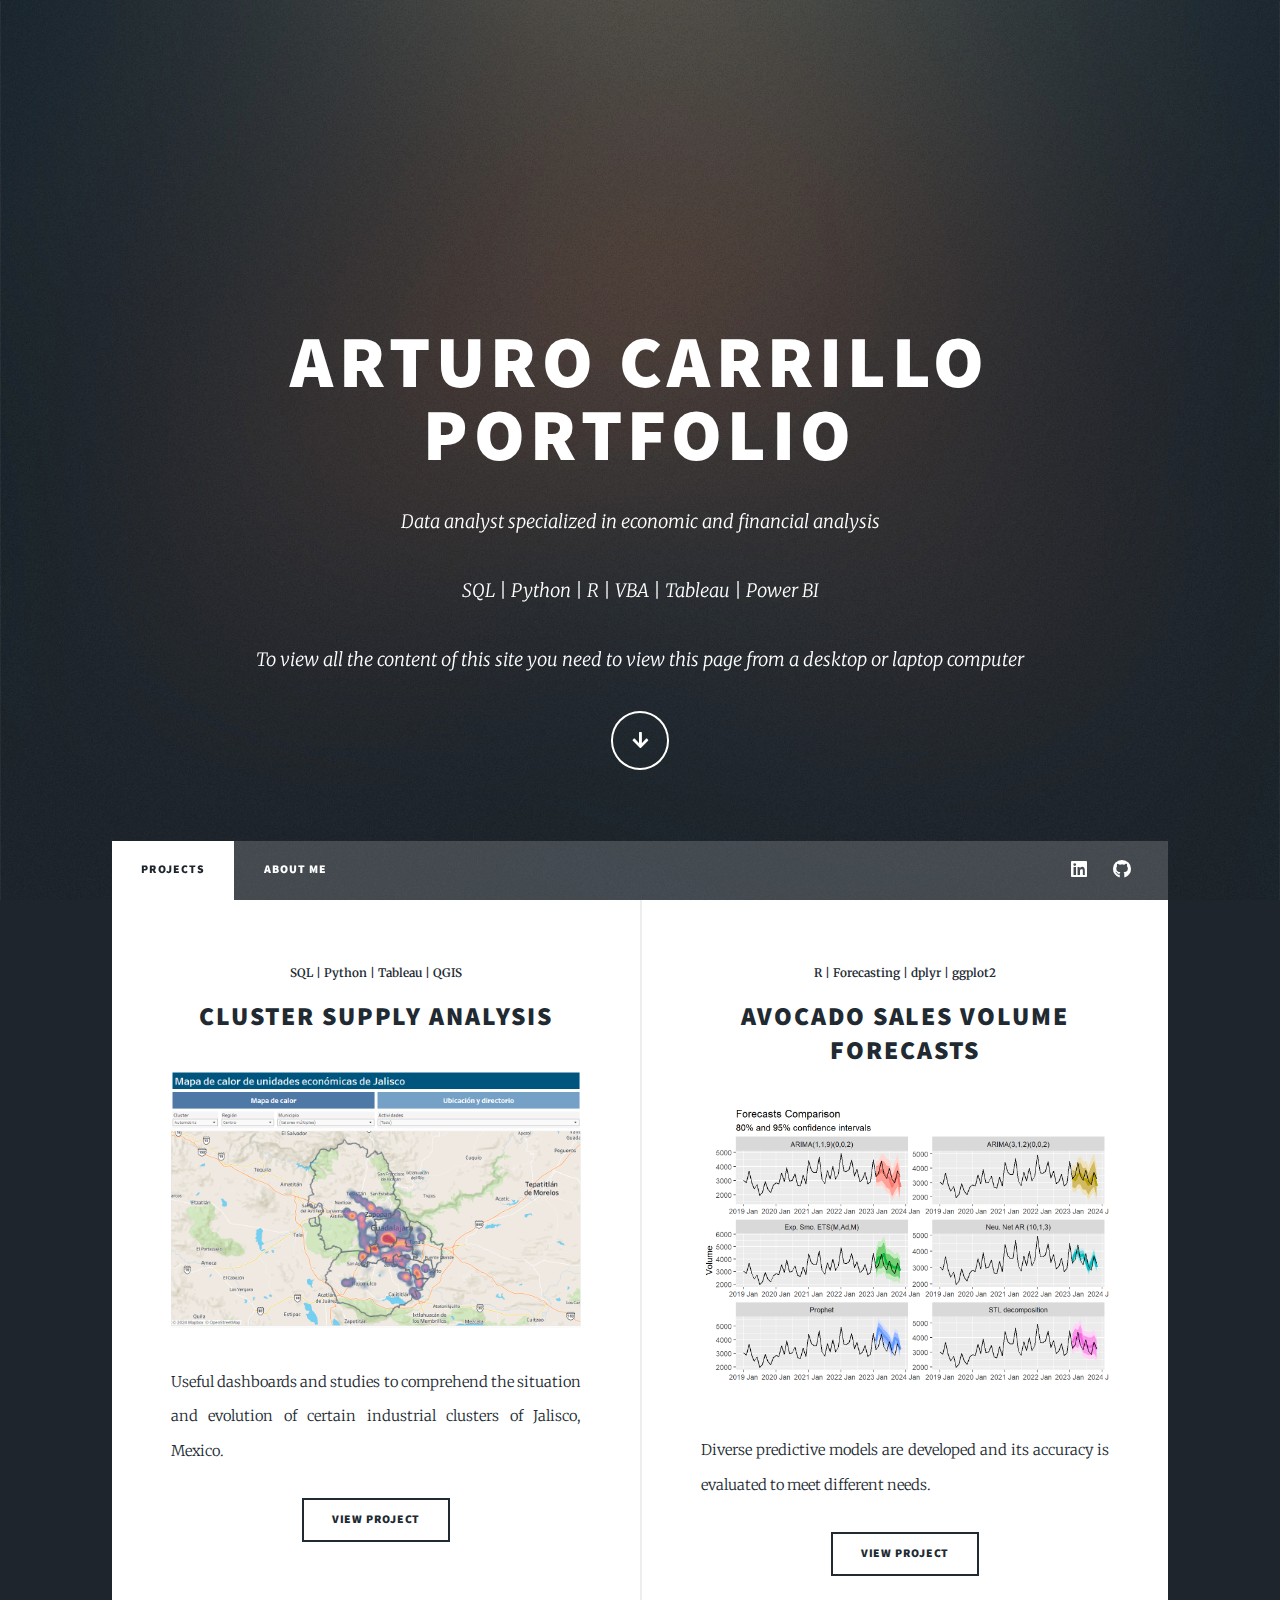
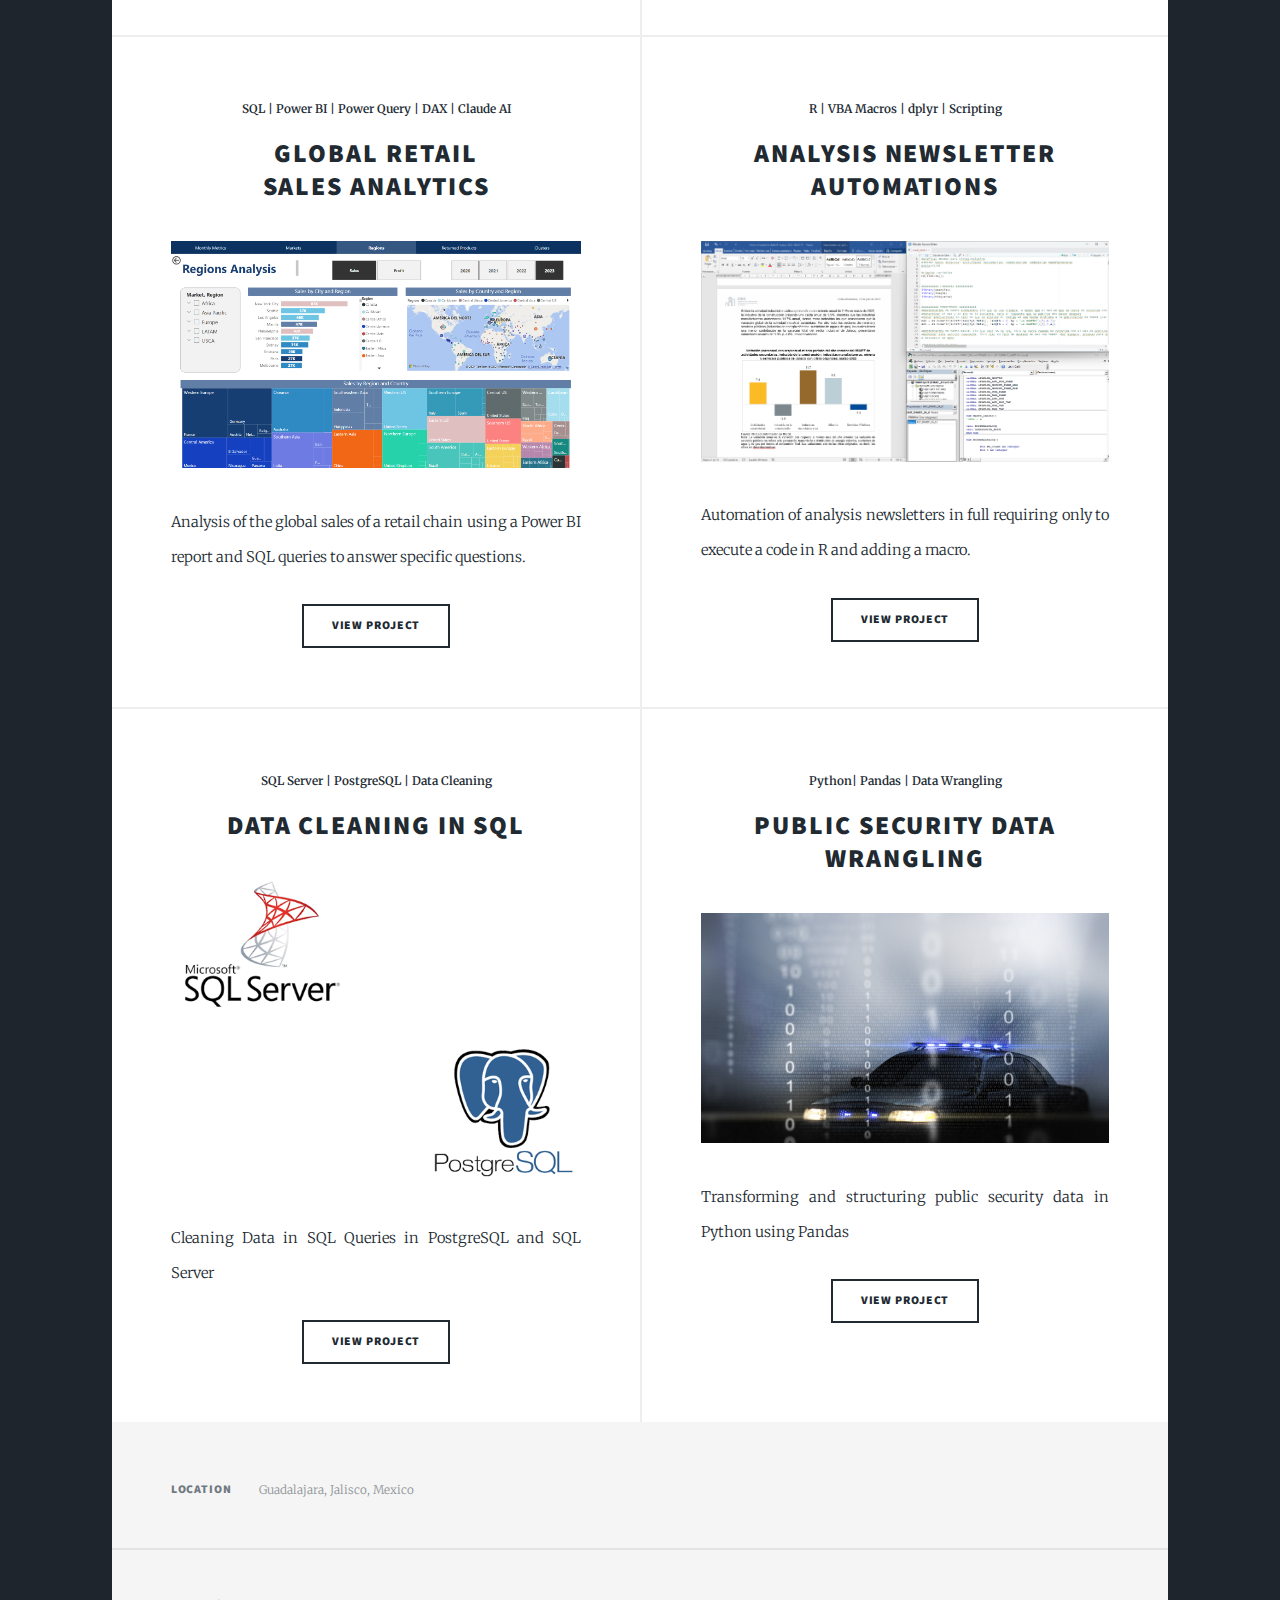
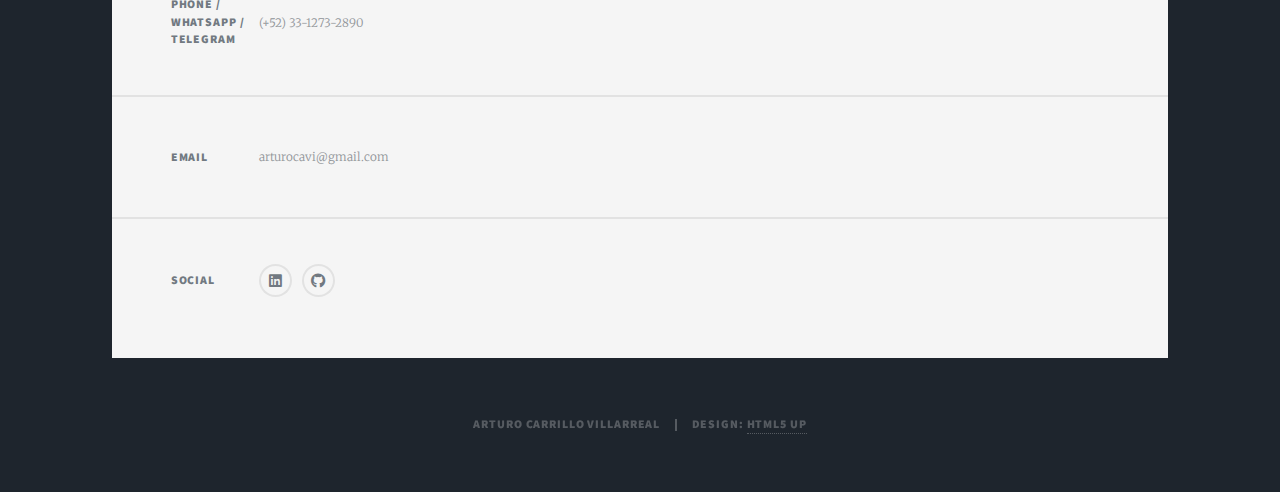
==== commit 8ef63d23: "Additional commit" ====
--- a/index.html
+++ b/index.html
@@ -20,7 +20,7 @@
 					<div id="intro">
 						<h1>Arturo Carrillo<br />
 						Portfolio</h1>
-						<p>Data analyst specialized in economic and financial analysis.</p>
+						<p>Data analyst specialized in economic and financial analysis</p>
 						<p>SQL | Python | R | VBA | Tableau | Power BI</p>
 						<p>To view all the content of this site you need to view this page from a desktop or laptop computer</p>
 						<ul class="actions">
